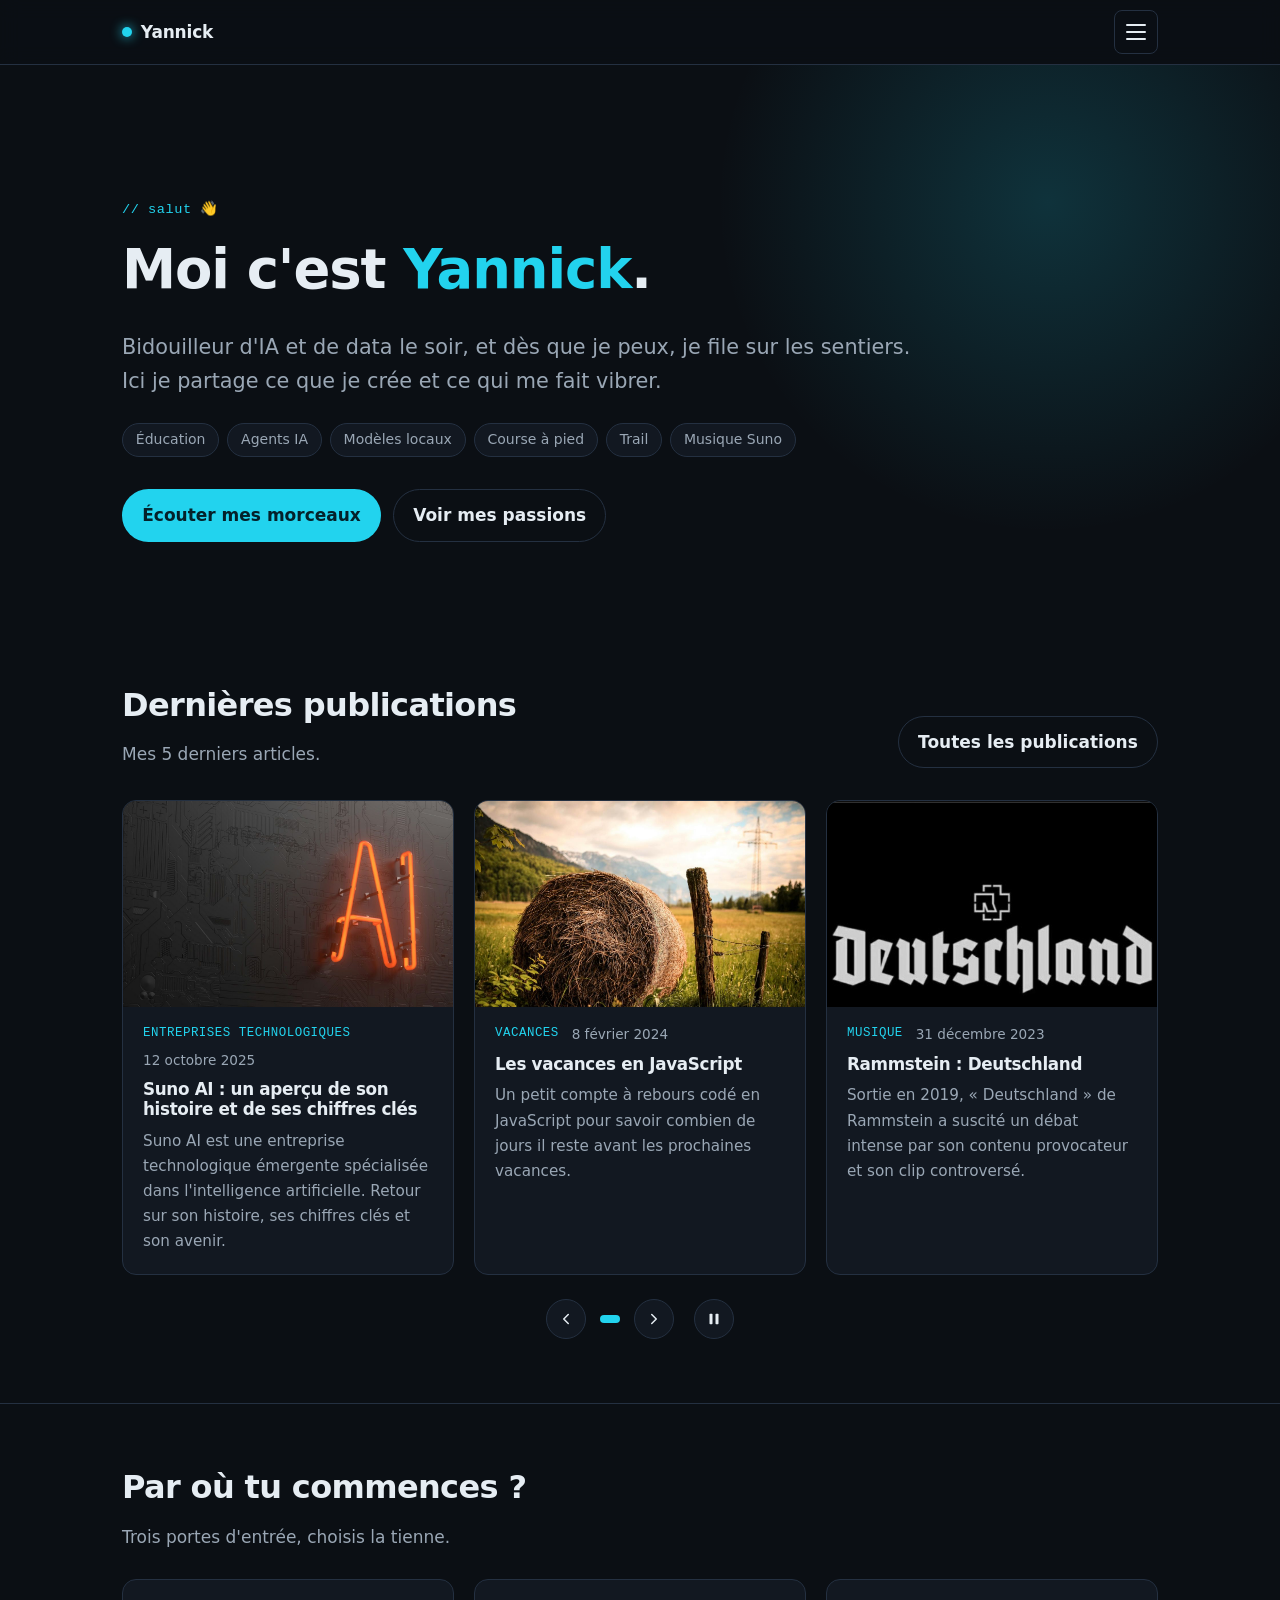
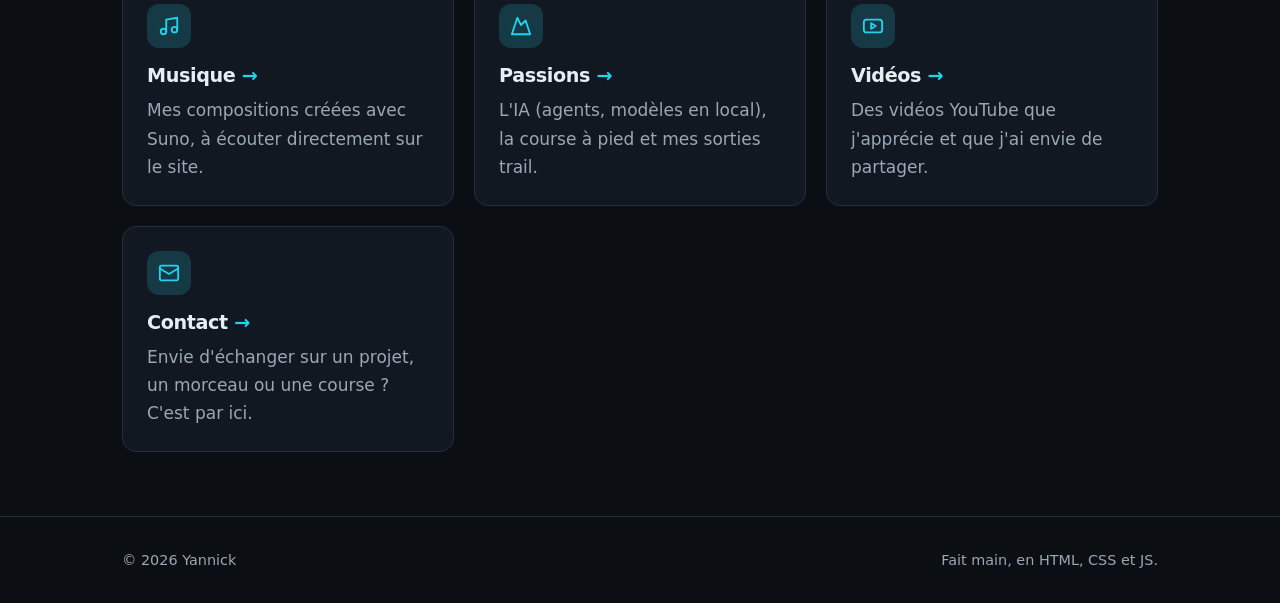
==== index.html @ 1220e399 "Musique, Vidéos et Passions : lecteurs embarqués et bloc Strava - Musique : suppression de la partie" ====
<!doctype html>
<html lang="fr">

<head>
  <meta charset="utf-8">
  <meta name="viewport" content="width=device-width, initial-scale=1">
  <title>Yannick — Éducateur, IA, data et trail</title>
  <meta name="description"
    content="Site perso : éducateur, passionné d'IA, de data et de trail. Mes morceaux créés avec Suno, mes projets et mes sorties.">
  <meta name="theme-color" content="#0b0f14">
  <link rel="icon" href="favicon.svg" type="image/svg+xml">
  <link rel="stylesheet" href="css/style.css">
  <script src="js/main.js" defer></script>
</head>

<body>
  <a class="skip-link" href="#contenu">Aller au contenu</a>

  <header class="site-header">
    <div class="container header-inner">
      <a class="brand" href="index.html"><span class="brand-dot" aria-hidden="true"></span>Yannick</a>
      <button class="nav-toggle" type="button" aria-expanded="false" aria-controls="site-nav"
        aria-label="Ouvrir le menu">
        <span class="burger" aria-hidden="true"><span></span><span></span><span></span></span>
      </button>
      <nav class="site-nav" id="site-nav" aria-label="Navigation principale">
        <ul class="nav-list">
          <li><a href="index.html" aria-current="page">Accueil</a></li>
          <li><a href="musique.html">Musique</a></li>
          <li><a href="videos.html">Vidéos</a></li>
          <li><a href="articles.html">Articles</a></li>
          <li><a href="passions.html">Passions</a></li>
          <li><a href="contact.html">Contact</a></li>
        </ul>
      </nav>
    </div>
  </header>

  <main id="contenu">
    <section class="hero">
      <div class="container">
        <span class="eyebrow">// salut 👋</span>
        <h1>Moi c'est <span class="accent">Yannick</span>.</h1>
        <p class="lead">
          Bidouilleur d'IA et de data le soir, et dès que je peux, je file sur les sentiers.
          Ici je partage ce que je crée et ce qui me fait vibrer.
        </p>
        <ul class="tags" aria-label="Centres d'intérêt">
          <li class="tag">Éducation</li>
          <li class="tag">Agents IA</li>
          <li class="tag">Modèles locaux</li>
          <li class="tag">Course à pied</li>
          <li class="tag">Trail</li>
          <li class="tag">Musique Suno</li>
        </ul>
        <div class="actions">
          <a class="btn btn-primary" href="musique.html">Écouter mes morceaux</a>
          <a class="btn btn-ghost" href="passions.html">Voir mes passions</a>
        </div>
      </div>
    </section>

    <section class="section" aria-labelledby="posts-title">
      <div class="container">
        <div class="section-head section-head-row">
          <div>
            <h2 id="posts-title">Dernières publications</h2>
            <p>Mes 5 derniers articles.</p>
          </div>
          <a class="btn btn-ghost" href="articles.html">Toutes les publications</a>
        </div>

        <div class="carousel" id="carousel" role="region" aria-roledescription="carrousel"
          aria-label="Dernières publications" hidden>
          <ul class="carousel-track" id="carousel-track"></ul>
          <div class="carousel-controls">
            <button class="carousel-btn" type="button" data-dir="-1" aria-label="Article précédent">
              <svg viewBox="0 0 24 24" fill="none" stroke="currentColor" stroke-width="2" stroke-linecap="round"
                stroke-linejoin="round" aria-hidden="true">
                <path d="m15 18-6-6 6-6" />
              </svg>
            </button>
            <div class="carousel-dots" id="carousel-dots"></div>
            <button class="carousel-btn" type="button" data-dir="1" aria-label="Article suivant">
              <svg viewBox="0 0 24 24" fill="none" stroke="currentColor" stroke-width="2" stroke-linecap="round"
                stroke-linejoin="round" aria-hidden="true">
                <path d="m9 18 6-6-6-6" />
              </svg>
            </button>
            <button class="carousel-btn carousel-pause" type="button" id="carousel-pause"
              aria-label="Mettre le défilement en pause">
              <svg class="icon-pause" viewBox="0 0 24 24" fill="currentColor" aria-hidden="true">
                <rect x="6" y="5" width="4" height="14" rx="1" />
                <rect x="14" y="5" width="4" height="14" rx="1" />
              </svg>
              <svg class="icon-play" viewBox="0 0 24 24" fill="currentColor" aria-hidden="true">
                <path d="M8 5v14l11-7z" />
              </svg>
            </button>
          </div>
        </div>
      </div>
    </section>

    <section class="section">
      <div class="container">
        <div class="section-head">
          <h2>Par où tu commences ?</h2>
          <p>Trois portes d'entrée, choisis la tienne.</p>
        </div>
        <div class="grid">
          <article class="card card-link">
            <div class="card-icon" aria-hidden="true">
              <svg viewBox="0 0 24 24" fill="none" stroke="currentColor" stroke-width="2" stroke-linecap="round"
                stroke-linejoin="round">
                <path d="M9 18V5l12-2v13" />
                <circle cx="6" cy="18" r="3" />
                <circle cx="18" cy="16" r="3" />
              </svg>
            </div>
            <h3><a href="musique.html">Musique <span class="arrow">→</span></a></h3>
            <p>Mes compositions créées avec Suno, à écouter directement sur le site.</p>
          </article>

          <article class="card card-link">
            <div class="card-icon" aria-hidden="true">
              <svg viewBox="0 0 24 24" fill="none" stroke="currentColor" stroke-width="2" stroke-linecap="round"
                stroke-linejoin="round">
                <path d="m8 3 4 8 5-5 5 15H2L8 3z" />
              </svg>
            </div>
            <h3><a href="passions.html">Passions <span class="arrow">→</span></a></h3>
            <p>L'IA (agents, modèles en local), la course à pied et mes sorties trail.</p>
          </article>

          <article class="card card-link">
            <div class="card-icon" aria-hidden="true">
              <svg viewBox="0 0 24 24" fill="none" stroke="currentColor" stroke-width="2" stroke-linecap="round"
                stroke-linejoin="round">
                <rect x="2" y="5" width="20" height="14" rx="3" />
                <path d="m10 9 5 3-5 3z" />
              </svg>
            </div>
            <h3><a href="videos.html">Vidéos <span class="arrow">→</span></a></h3>
            <p>Des vidéos YouTube que j'apprécie et que j'ai envie de partager.</p>
          </article>

          <article class="card card-link">
            <div class="card-icon" aria-hidden="true">
              <svg viewBox="0 0 24 24" fill="none" stroke="currentColor" stroke-width="2" stroke-linecap="round"
                stroke-linejoin="round">
                <rect x="2" y="4" width="20" height="16" rx="2" />
                <path d="m22 7-10 6L2 7" />
              </svg>
            </div>
            <h3><a href="contact.html">Contact <span class="arrow">→</span></a></h3>
            <p>Envie d'échanger sur un projet, un morceau ou une course ? C'est par ici.</p>
          </article>
        </div>
      </div>
    </section>
  </main>

  <footer class="site-footer">
    <div class="container footer-inner">
      <span>© <span id="year">2026</span> Yannick</span>
      <span>Fait main, en HTML, CSS et JS.</span>
    </div>
  </footer>
</body>

</html>
---- css/style.css ----
/* =========================================================
   Mon site — feuille de style unique
   Thème sombre, accent cyan. Aucune dépendance externe.
   ========================================================= */

:root {
  --bg: #0b0f14;
  --surface: #121821;
  --surface-2: #18202b;
  --border: #243041;
  --text: #e6edf3;
  --muted: #9aa7b5;
  --accent: #22d3ee;
  --accent-strong: #67e8f9;
  --accent-ink: #04212a;
  --accent-glow: rgba(34, 211, 238, 0.18);

  --radius: 14px;
  --radius-sm: 8px;
  --max: 1100px;
  --gutter: clamp(16px, 4vw, 32px);

  --font: system-ui, -apple-system, "Segoe UI", Roboto, "Helvetica Neue", Arial, sans-serif;
  --mono: ui-monospace, "Cascadia Code", "SF Mono", Consolas, monospace;

  color-scheme: dark;
}

/* ---------- Base ---------- */

*,
*::before,
*::after { box-sizing: border-box; }

html { -webkit-text-size-adjust: 100%; scroll-behavior: smooth; }

body {
  margin: 0;
  min-height: 100vh;
  display: flex;
  flex-direction: column;
  background: var(--bg);
  color: var(--text);
  font-family: var(--font);
  font-size: 1.0625rem;
  line-height: 1.65;
  overflow-wrap: anywhere;
}

main { flex: 1; }

img { max-width: 100%; display: block; }

a { color: var(--accent); text-underline-offset: 3px; }
a:hover { color: var(--accent-strong); }

:focus-visible {
  outline: 2px solid var(--accent);
  outline-offset: 3px;
  border-radius: 4px;
}

h1, h2, h3 { line-height: 1.2; letter-spacing: -0.02em; margin: 0 0 0.5em; }
h1 { font-size: clamp(2.1rem, 6vw, 3.4rem); font-weight: 800; }
h2 { font-size: clamp(1.5rem, 3.5vw, 2rem); font-weight: 700; }
h3 { font-size: 1.2rem; font-weight: 650; }
p  { margin: 0 0 1em; }

.container {
  width: 100%;
  max-width: var(--max);
  margin-inline: auto;
  padding-inline: var(--gutter);
}

.skip-link {
  position: absolute;
  left: -9999px;
  top: 0;
  background: var(--accent);
  color: var(--accent-ink);
  padding: 0.6em 1em;
  z-index: 100;
}
.skip-link:focus { left: 1rem; top: 1rem; }

.visually-hidden {
  position: absolute !important;
  width: 1px; height: 1px;
  overflow: hidden;
  clip: rect(0 0 0 0);
  white-space: nowrap;
}

/* ---------- En-tête et navigation ---------- */

.site-header {
  position: sticky;
  top: 0;
  z-index: 50;
  background: rgba(11, 15, 20, 0.85);
  backdrop-filter: blur(10px);
  -webkit-backdrop-filter: blur(10px);
  border-bottom: 1px solid var(--border);
}

.header-inner {
  display: flex;
  align-items: center;
  justify-content: space-between;
  min-height: 64px;
}

.brand {
  display: inline-flex;
  align-items: center;
  gap: 0.55rem;
  color: var(--text);
  text-decoration: none;
  font-weight: 750;
  letter-spacing: -0.01em;
}
.brand:hover { color: var(--text); }
.brand-dot {
  width: 10px; height: 10px;
  border-radius: 50%;
  background: var(--accent);
  box-shadow: 0 0 12px var(--accent);
}

.header-inner { position: relative; }

/* Bouton hamburger : trois barres qui deviennent une croix */
.nav-toggle {
  display: inline-grid;
  place-items: center;
  width: 44px; height: 44px;
  background: none;
  border: 1px solid var(--border);
  color: var(--text);
  border-radius: var(--radius-sm);
  padding: 0;
  cursor: pointer;
  transition: border-color 0.15s;
}
.nav-toggle:hover { border-color: var(--accent); }

.burger { display: grid; gap: 5px; width: 20px; }
.burger span {
  display: block;
  height: 2px;
  border-radius: 2px;
  background: currentColor;
  transition: transform 0.25s, opacity 0.2s;
}
.nav-toggle[aria-expanded="true"] .burger span:nth-child(1) { transform: translateY(7px) rotate(45deg); }
.nav-toggle[aria-expanded="true"] .burger span:nth-child(2) { opacity: 0; }
.nav-toggle[aria-expanded="true"] .burger span:nth-child(3) { transform: translateY(-7px) rotate(-45deg); }

/* Panneau du menu, déroulé sous l'en-tête */
.site-nav {
  position: absolute;
  top: calc(100% + 8px);
  right: var(--gutter);
  width: min(280px, calc(100vw - 2 * var(--gutter)));
  background: var(--surface);
  border: 1px solid var(--border);
  border-radius: var(--radius);
  box-shadow: 0 18px 40px rgba(0, 0, 0, 0.45);
  opacity: 0;
  visibility: hidden;
  transform: translateY(-6px);
  transition: opacity 0.2s, transform 0.2s, visibility 0.2s;
}
.site-nav.is-open { opacity: 1; visibility: visible; transform: none; }

.nav-list {
  display: flex;
  flex-direction: column;
  gap: 0.15rem;
  list-style: none;
  margin: 0;
  padding: 0.5rem;
}

.nav-list a {
  display: block;
  padding: 0.7rem 1rem;
  border-radius: var(--radius-sm);
  color: var(--muted);
  text-decoration: none;
  font-weight: 550;
  transition: color 0.15s, background 0.15s;
}
.nav-list a:hover { color: var(--text); background: var(--surface-2); }
.nav-list a[aria-current="page"] {
  color: var(--accent);
  background: var(--accent-glow);
}

/* ---------- Héros / en-têtes de page ---------- */

.hero {
  position: relative;
  padding-block: clamp(4rem, 12vw, 8rem) clamp(3rem, 8vw, 5rem);
  overflow: hidden;
}
.hero::before {
  content: "";
  position: absolute;
  inset: -40% -10% auto auto;
  width: 70vw; height: 70vw;
  max-width: 720px; max-height: 720px;
  background: radial-gradient(circle, var(--accent-glow), transparent 65%);
  pointer-events: none;
}
.hero > .container { position: relative; }

.eyebrow {
  display: inline-block;
  font-family: var(--mono);
  font-size: 0.85rem;
  color: var(--accent);
  letter-spacing: 0.04em;
  margin-bottom: 1rem;
}

.lead {
  font-size: clamp(1.1rem, 2.4vw, 1.3rem);
  color: var(--muted);
  max-width: 60ch;
}

.accent { color: var(--accent); }

.tags {
  display: flex;
  flex-wrap: wrap;
  gap: 0.5rem;
  list-style: none;
  padding: 0;
  margin: 1.5rem 0 0;
}
.tag {
  font-size: 0.875rem;
  padding: 0.3rem 0.8rem;
  border: 1px solid var(--border);
  border-radius: 999px;
  color: var(--muted);
  background: var(--surface);
}

.page-head {
  padding-block: clamp(3rem, 8vw, 5rem) 2rem;
  border-bottom: 1px solid var(--border);
}

.section { padding-block: clamp(2.5rem, 6vw, 4rem); }
.section + .section { border-top: 1px solid var(--border); }
.section-head { margin-bottom: 1.75rem; }
.section-head p { color: var(--muted); margin: 0; }

/* ---------- Boutons ---------- */

.btn {
  display: inline-flex;
  align-items: center;
  gap: 0.5rem;
  padding: 0.7rem 1.2rem;
  border-radius: 999px;
  font-weight: 650;
  text-decoration: none;
  border: 1px solid transparent;
  transition: transform 0.15s, background 0.15s, border-color 0.15s;
}
.btn-primary { background: var(--accent); color: var(--accent-ink); }
.btn-primary:hover { background: var(--accent-strong); color: var(--accent-ink); }
.btn-ghost { border-color: var(--border); color: var(--text); }
.btn-ghost:hover { border-color: var(--accent); color: var(--accent); }
.btn:active { transform: translateY(1px); }

.actions { display: flex; flex-wrap: wrap; gap: 0.75rem; margin-top: 2rem; }

/* ---------- Cartes ---------- */

.grid {
  display: grid;
  gap: 1.25rem;
  grid-template-columns: repeat(auto-fit, minmax(min(100%, 280px), 1fr));
}

.card {
  position: relative;
  background: var(--surface);
  border: 1px solid var(--border);
  border-radius: var(--radius);
  padding: 1.5rem;
  transition: border-color 0.2s, transform 0.2s;
}
.card p { color: var(--muted); }
.card p:last-child { margin-bottom: 0; }
.card-wide { grid-column: 1 / -1; }
.card .video-frame { border-radius: var(--radius-sm); overflow: hidden; }

/* Bloc Strava (page Passions) */
.strava {
  --strava: #fc4c02;
  position: relative;
  border: 1px solid var(--border);
  border-radius: var(--radius);
  overflow: hidden;
  background:
    radial-gradient(120% 80% at 100% 0%, rgba(252, 76, 2, 0.16), transparent 60%),
    var(--surface);
}
.strava-head {
  display: flex;
  flex-wrap: wrap;
  align-items: center;
  gap: 0.9rem 1rem;
  padding: 1.25rem 1.5rem;
  background: linear-gradient(110deg, #fc4c02, #ff7a33 55%, #ff9a4d);
  color: #fff;
}
.strava-icon {
  display: grid;
  place-items: center;
  width: 46px; height: 46px;
  border-radius: 12px;
  background: rgba(255, 255, 255, 0.18);
  box-shadow: inset 0 0 0 1px rgba(255, 255, 255, 0.35);
}
.strava-icon svg { width: 26px; height: 26px; }
.strava-titles { flex: 1 1 180px; }
.strava-titles h3 { margin: 0; font-size: 1.25rem; color: #fff; }
.strava-live {
  display: inline-flex;
  align-items: center;
  gap: 0.4rem;
  font-family: var(--mono);
  font-size: 0.75rem;
  text-transform: uppercase;
  letter-spacing: 0.06em;
  opacity: 0.9;
}
.strava-dot {
  width: 8px; height: 8px;
  border-radius: 50%;
  background: #fff;
  animation: strava-pulse 1.8s ease-out infinite;
}
@keyframes strava-pulse {
  0% { box-shadow: 0 0 0 0 rgba(255, 255, 255, 0.8); }
  100% { box-shadow: 0 0 0 9px rgba(255, 255, 255, 0); }
}
@media (prefers-reduced-motion: reduce) { .strava-dot { animation: none; } }
.strava-btn {
  padding: 0.55rem 1rem;
  border-radius: 999px;
  background: #fff;
  color: #c23a00;
  font-weight: 700;
  font-size: 0.9rem;
  text-decoration: none;
  white-space: nowrap;
  transition: transform 0.15s, box-shadow 0.15s;
}
.strava-btn:hover { transform: translateY(-1px); box-shadow: 0 6px 18px rgba(0, 0, 0, 0.25); }
.strava-body {
  display: flex;
  flex-wrap: wrap;
  justify-content: center;
  align-items: flex-start;
  gap: 1.5rem;
  padding: 1.5rem;
}
.strava-panel { display: flex; flex-direction: column; gap: 0.6rem; width: 280px; max-width: 100%; }
.strava-label { font-family: var(--mono); font-size: 0.8rem; color: var(--strava); }
.strava-frame {
  border-radius: 12px;
  overflow: hidden;
  background: #fff;
  border-top: 4px solid var(--strava);
  box-shadow: 0 10px 30px rgba(0, 0, 0, 0.35);
  line-height: 0;
}
.strava-frame iframe { border: 0; max-width: 100%; }
.strava-note { color: var(--muted); font-size: 0.85rem; margin: 0.25rem 0 0; }

.card-link:hover { border-color: var(--accent); transform: translateY(-2px); }
.card-link a { color: var(--text); text-decoration: none; }
.card-link a::after { content: ""; position: absolute; inset: 0; border-radius: inherit; }
.card-link .arrow { color: var(--accent); }

.card-icon {
  width: 44px; height: 44px;
  display: grid;
  place-items: center;
  border-radius: 12px;
  background: var(--accent-glow);
  color: var(--accent);
  margin-bottom: 1rem;
}
.card-icon svg { width: 22px; height: 22px; }

.list-check {
  list-style: none;
  padding: 0;
  margin: 0;
}
.list-check li {
  position: relative;
  padding-left: 1.3rem;
  margin-bottom: 0.4rem;
  color: var(--muted);
}
.list-check li::before {
  content: "";
  position: absolute;
  left: 0; top: 0.65em;
  width: 6px; height: 6px;
  border-radius: 50%;
  background: var(--accent);
}

/* ---------- Passions ---------- */

.passion {
  display: grid;
  gap: 2rem;
  grid-template-columns: 1fr;
}
@media (min-width: 860px) {
  .passion { grid-template-columns: 1fr 1.4fr; align-items: start; }
}
.passion-intro p { color: var(--muted); }

/* ---------- Cadre vidéo (articles) ---------- */

.video-frame {
  position: relative;
  aspect-ratio: 16 / 9;
  background: var(--surface-2);
}
.video-frame iframe,
.video-frame img {
  position: absolute;
  inset: 0;
  width: 100%;
  height: 100%;
  border: 0;
  object-fit: cover;
}

/* ---------- Page Vidéos ---------- */

.video-grid {
  display: grid;
  gap: 1.25rem;
  grid-template-columns: repeat(auto-fill, minmax(min(100%, 320px), 1fr));
}
.video {
  background: var(--surface);
  border: 1px solid var(--border);
  border-radius: var(--radius);
  overflow: hidden;
}
.video-play {
  position: absolute;
  inset: 0;
  width: 100%;
  border: 0;
  padding: 0;
  background: none;
  cursor: pointer;
}
.video-play::after {
  content: "";
  position: absolute;
  left: 50%; top: 50%;
  width: 64px; height: 64px;
  transform: translate(-50%, -50%);
  border-radius: 50%;
  background: var(--accent) url("data:image/svg+xml,%3Csvg xmlns='http://www.w3.org/2000/svg' viewBox='0 0 24 24'%3E%3Cpath d='M8 5v14l11-7z' fill='%2304212a'/%3E%3C/svg%3E") center / 28px no-repeat;
  box-shadow: 0 0 0 8px rgba(34, 211, 238, 0.25);
  transition: transform 0.15s;
}
.video-play:hover::after { transform: translate(-50%, -50%) scale(1.08); }
.video-body { padding: 1rem 1.25rem 1.25rem; }
.video-body h3 { font-size: 1.05rem; margin-bottom: 0.25rem; }
.video-body p { color: var(--muted); font-size: 0.95rem; margin: 0; }
.video-source { font-family: var(--mono); font-size: 0.8rem; color: var(--accent); margin-bottom: 0.4rem !important; }

/* ---------- Musique : mes compositions ---------- */

.toolbar {
  display: flex;
  flex-wrap: wrap;
  gap: 0.75rem;
  margin-bottom: 1.25rem;
}
.field { display: flex; flex-direction: column; gap: 0.3rem; flex: 1 1 180px; }
.field label { font-size: 0.85rem; color: var(--muted); }
.field input,
.field select {
  font: inherit;
  color: var(--text);
  background: var(--surface);
  border: 1px solid var(--border);
  border-radius: var(--radius-sm);
  padding: 0.6rem 0.8rem;
  min-height: 44px;
}
.field input:focus,
.field select:focus { border-color: var(--accent); outline: none; box-shadow: 0 0 0 3px var(--accent-glow); }

.result-count { color: var(--muted); font-size: 0.9rem; margin-bottom: 0.75rem; }

.tracks {
  list-style: none;
  margin: 0;
  padding: 0;
  border: 1px solid var(--border);
  border-radius: var(--radius);
  overflow: hidden;
}
.track {
  display: grid;
  grid-template-columns: 1fr auto;
  gap: 0.25rem 1rem;
  align-items: center;
  padding: 0.85rem 1.25rem;
  background: var(--surface);
}
.track + .track { border-top: 1px solid var(--border); }
.track:hover { background: var(--surface-2); }


.track-title { font-weight: 650; margin: 0; }
.track-meta {
  display: flex;
  flex-wrap: wrap;
  gap: 0.4rem 0.9rem;
  font-size: 0.875rem;
  color: var(--muted);
}
.track-style {
  color: var(--accent);
  font-family: var(--mono);
  font-size: 0.8rem;
}

.track-link {
  display: inline-flex;
  align-items: center;
  gap: 0.35rem;
  padding: 0.45rem 0.9rem;
  border: 1px solid var(--border);
  border-radius: 999px;
  color: var(--text);
  text-decoration: none;
  font-size: 0.9rem;
  font-weight: 600;
  white-space: nowrap;
}
button.track-link { font-family: inherit; background: none; cursor: pointer; }
.track-link:hover { border-color: var(--accent); color: var(--accent); }

.track-player { grid-column: 1 / -1; margin-top: 0.75rem; }
.track-player iframe {
  display: block;
  width: 100%;
  max-width: 760px;
  height: 240px;
  border: 0;
  border-radius: var(--radius-sm);
}

@media (max-width: 560px) {
  .track { grid-template-columns: 1fr; padding: 0.85rem 1rem; }
  .track-link { justify-self: start; margin-top: 0.4rem; }
}

.notice {
  padding: 1rem 1.25rem;
  border: 1px dashed var(--border);
  border-radius: var(--radius);
  color: var(--muted);
}

/* ---------- Cartes d'articles (accueil et page Articles) ---------- */

.section-head-row {
  display: flex;
  flex-wrap: wrap;
  align-items: end;
  justify-content: space-between;
  gap: 1rem;
}

.posts {
  display: grid;
  gap: 1.25rem;
  grid-template-columns: repeat(auto-fill, minmax(min(100%, 300px), 1fr));
}

.post {
  position: relative;
  display: flex;
  flex-direction: column;
  background: var(--surface);
  border: 1px solid var(--border);
  border-radius: var(--radius);
  overflow: hidden;
  min-width: 0;
  transition: border-color 0.2s, transform 0.2s;
}
.post:hover { border-color: var(--accent); transform: translateY(-2px); }

.post-media { background: var(--surface-2); }
.post-media img {
  width: 100%;
  height: auto;
  aspect-ratio: 16 / 10;
  object-fit: cover;
  object-position: center top;
}

.post-body { padding: 1rem 1.25rem 1.25rem; }

.post-meta {
  display: flex;
  flex-wrap: wrap;
  gap: 0.3rem 0.8rem;
  font-size: 0.85rem;
  color: var(--muted);
  margin-bottom: 0.5rem;
}
.post-cat {
  color: var(--accent);
  font-family: var(--mono);
  font-size: 0.78rem;
  text-transform: uppercase;
  letter-spacing: 0.04em;
}

.post-title { font-size: 1.05rem; margin: 0; }
.post-title a { color: var(--text); text-decoration: none; }
.post-title a::after { content: ""; position: absolute; inset: 0; border-radius: inherit; }
.post:hover .post-title a { color: var(--accent); }

.post-excerpt { color: var(--muted); font-size: 0.95rem; margin: 0.6rem 0 0; }

/* ---------- Accueil : carrousel des publications ---------- */

.carousel-track {
  --per-view: 3;
  --gap: 1.25rem;
  display: grid;
  grid-auto-flow: column;
  grid-auto-columns: calc((100% - (var(--per-view) - 1) * var(--gap)) / var(--per-view));
  gap: var(--gap);
  list-style: none;
  margin: 0;
  padding: 4px 0;
  overflow-x: auto;
  scroll-snap-type: x mandatory;
  scrollbar-width: none;
  overscroll-behavior-x: contain;
}
.carousel-track::-webkit-scrollbar { display: none; }
@media (max-width: 900px) { .carousel-track { --per-view: 2; } }
@media (max-width: 600px) { .carousel-track { grid-auto-columns: 86%; } }

.carousel-slide { scroll-snap-align: start; }

.carousel-controls {
  display: flex;
  align-items: center;
  justify-content: center;
  gap: 0.75rem;
  margin-top: 1.25rem;
}

.carousel-btn {
  display: inline-grid;
  place-items: center;
  width: 40px; height: 40px;
  padding: 0;
  border: 1px solid var(--border);
  border-radius: 50%;
  background: var(--surface);
  color: var(--text);
  cursor: pointer;
  transition: border-color 0.15s, color 0.15s;
}
.carousel-btn:hover { border-color: var(--accent); color: var(--accent); }
.carousel-btn svg { width: 18px; height: 18px; }
.carousel-pause { margin-left: 0.5rem; }
.carousel-pause .icon-play,
.carousel.is-paused .carousel-pause .icon-pause { display: none; }
.carousel.is-paused .carousel-pause .icon-play { display: block; }

.carousel-dots { display: flex; gap: 0.25rem; }
.carousel-dot {
  width: 24px; height: 24px;
  padding: 0;
  border: 0;
  background: none;
  cursor: pointer;
  display: grid;
  place-items: center;
}
.carousel-dot::before {
  content: "";
  width: 8px; height: 8px;
  border-radius: 999px;
  background: var(--border);
  transition: width 0.2s, background 0.2s;
}
.carousel-dot:hover::before { background: var(--muted); }
.carousel-dot[aria-current="true"]::before { width: 20px; background: var(--accent); }
.carousel-dot[hidden] { display: none; }

/* ---------- Page article ---------- */

.article { padding-block: clamp(2rem, 6vw, 3.5rem) clamp(3rem, 8vw, 5rem); }
.article-container { max-width: 780px; }

.back-link {
  display: inline-block;
  margin-bottom: 1.5rem;
  color: var(--muted);
  text-decoration: none;
  font-size: 0.95rem;
}
.back-link:hover { color: var(--accent); }

.article-head { margin-bottom: 1.75rem; }
.article-head h1 { font-size: clamp(1.8rem, 5vw, 2.6rem); margin: 0.25rem 0 0; }

.article-cover { margin: 0 0 2rem; }
.article-cover img,
.article-body figure img {
  width: 100%;
  border-radius: var(--radius);
  border: 1px solid var(--border);
}

.article-body h2 { font-size: clamp(1.3rem, 3vw, 1.6rem); margin-top: 2.2em; }
.article-body p { color: #c9d4de; }
.article-body figure { margin: 2rem 0; }
.article-body figcaption {
  margin-top: 0.5rem;
  color: var(--muted);
  font-size: 0.875rem;
  text-align: center;
}

.article-video {
  margin: 2rem 0;
  border: 1px solid var(--border);
  border-radius: var(--radius);
  overflow: hidden;
}

.countdown {
  margin: 2rem 0;
  padding: 1.5rem;
  text-align: center;
  background: var(--surface);
  border: 1px solid var(--border);
  border-radius: var(--radius);
}
.countdown .countdown-label { margin: 0 0 0.25rem; color: var(--muted); }
.countdown .countdown-value {
  margin: 0;
  font-family: var(--mono);
  font-size: clamp(1.4rem, 5vw, 2rem);
  font-weight: 700;
  color: var(--accent);
}

/* ---------- Contact ---------- */

.empty-state {
  text-align: center;
  padding: clamp(3rem, 10vw, 6rem) 1.5rem;
  border: 1px dashed var(--border);
  border-radius: var(--radius);
}
.empty-state p { color: var(--muted); max-width: 46ch; margin-inline: auto; }

/* ---------- Pied de page ---------- */

.site-footer {
  border-top: 1px solid var(--border);
  padding-block: 2rem;
  color: var(--muted);
  font-size: 0.9rem;
}
.footer-inner {
  display: flex;
  flex-wrap: wrap;
  justify-content: space-between;
  gap: 0.75rem;
}
.site-footer a { color: var(--muted); }
.site-footer a:hover { color: var(--accent); }

/* ---------- Mouvement réduit ---------- */

@media (prefers-reduced-motion: reduce) {
  html { scroll-behavior: auto; }
  *, *::before, *::after { transition: none !important; animation: none !important; }
}
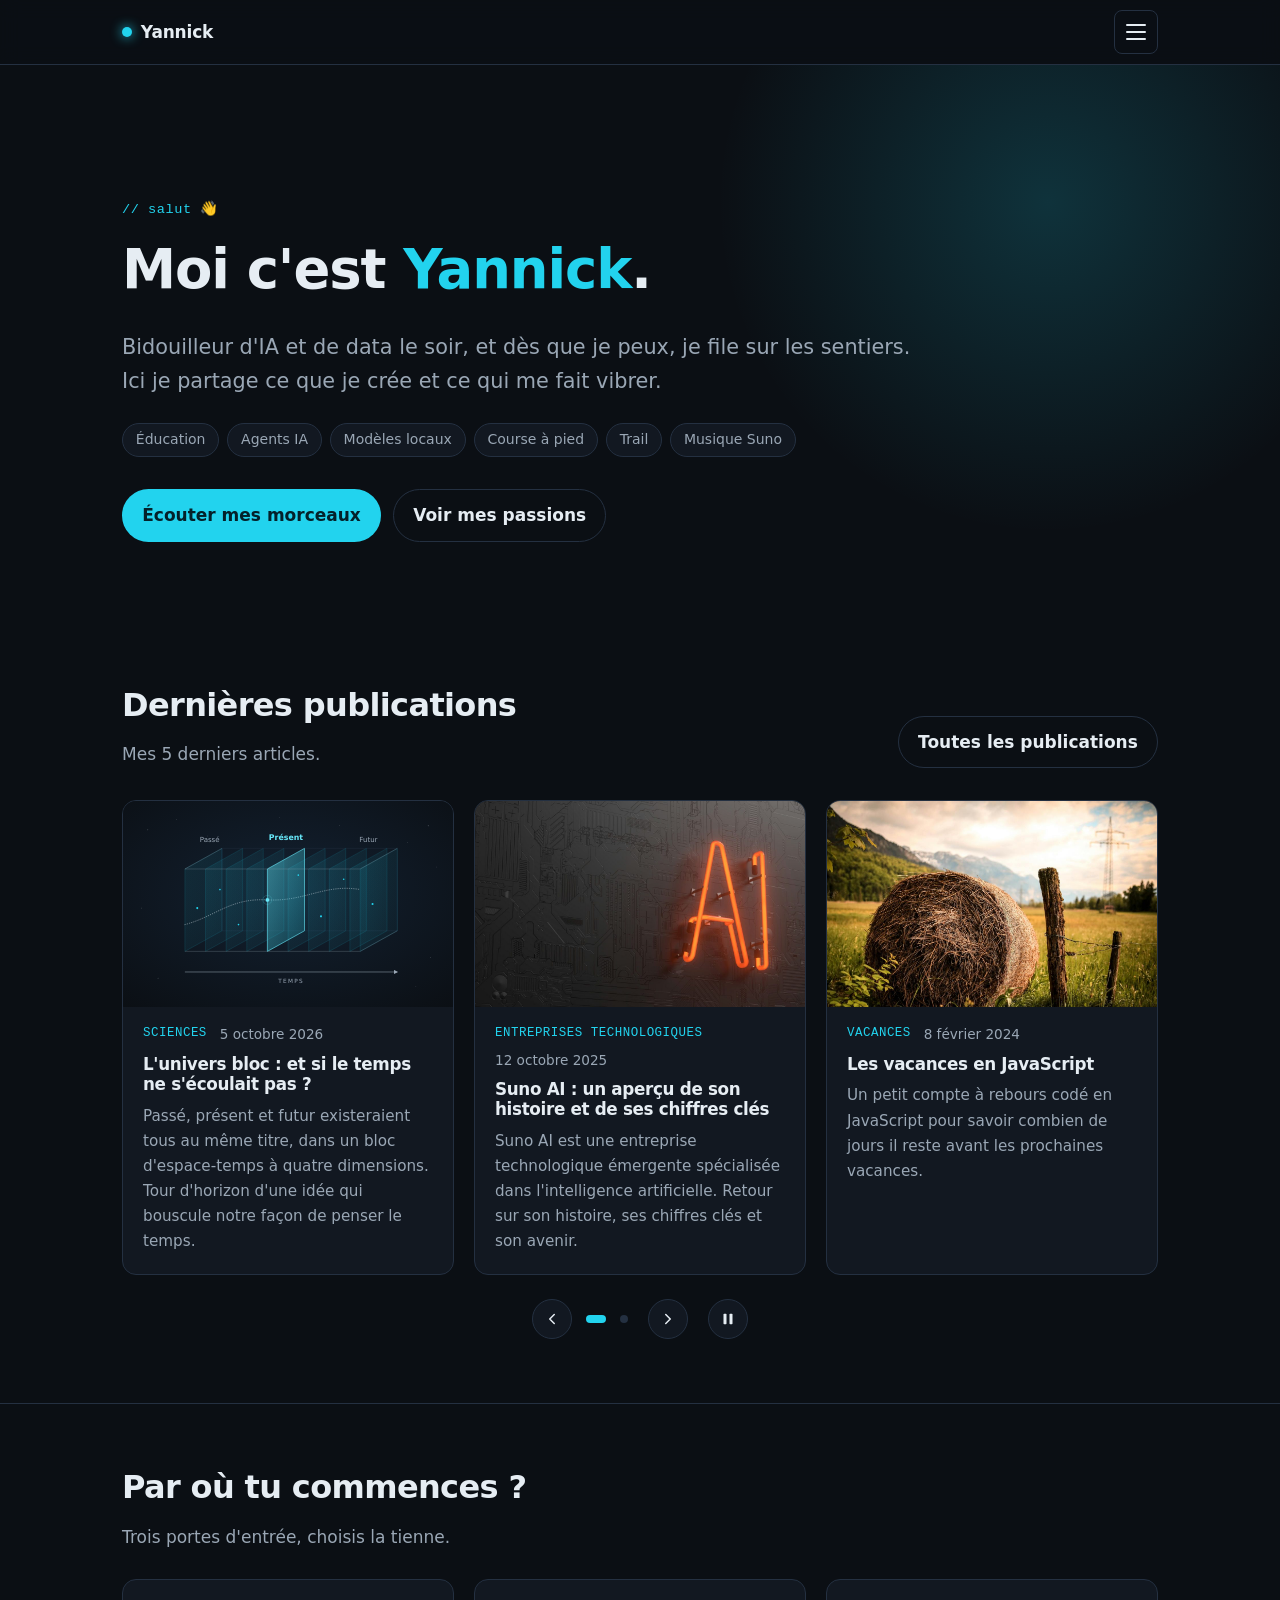
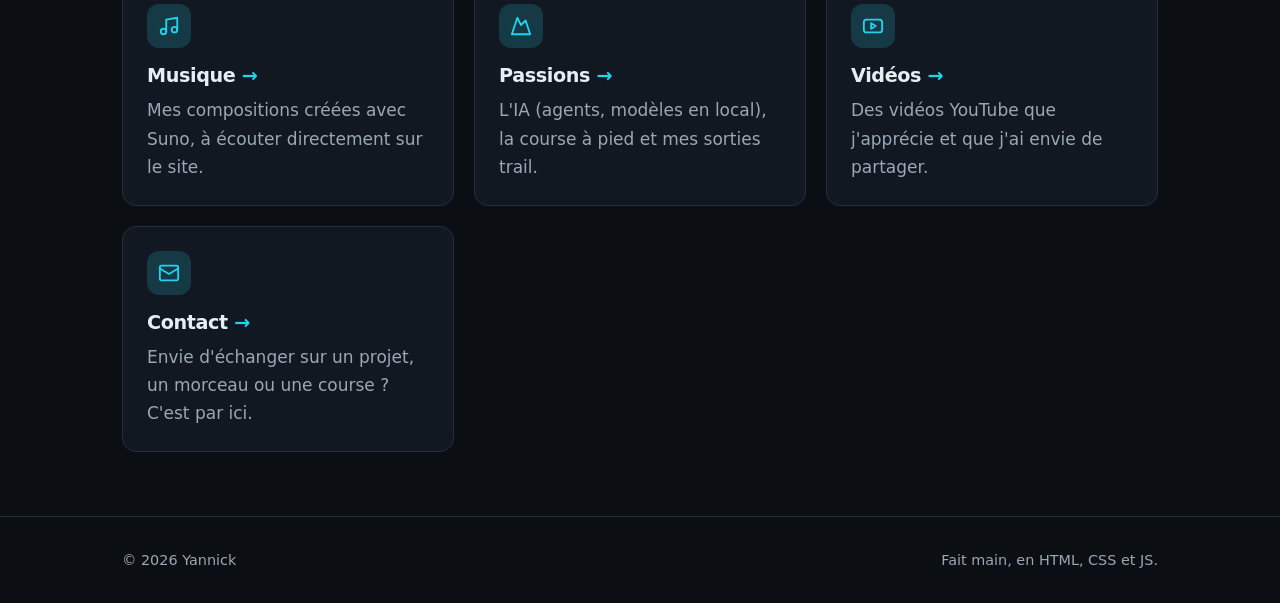
==== commit 2d33e513: "Article sur l'univers bloc et code du compte à rebours des vacances - Nouvel article « L'univers blo" ====
--- a/index.html
+++ b/index.html
@@ -9,8 +9,8 @@
     content="Site perso : éducateur, passionné d'IA, de data et de trail. Mes morceaux créés avec Suno, mes projets et mes sorties.">
   <meta name="theme-color" content="#0b0f14">
   <link rel="icon" href="favicon.svg" type="image/svg+xml">
-  <link rel="stylesheet" href="css/style.css">
-  <script src="js/main.js" defer></script>
+  <link rel="stylesheet" href="css/style.css?v=4">
+  <script src="js/main.js?v=4" defer></script>
 </head>
 
 <body>
--- a/css/style.css
+++ b/css/style.css
@@ -757,11 +757,75 @@
   text-align: center;
 }
 
+.article-body ul { color: #c9d4de; padding-left: 1.25rem; }
+.article-body li { margin: 0.5em 0; }
+.article-body li::marker { color: var(--accent); }
+
+.table-wrap {
+  margin: 2rem 0;
+  overflow-x: auto;
+  border: 1px solid var(--border);
+  border-radius: var(--radius);
+}
+.table-wrap table { width: 100%; border-collapse: collapse; }
+.table-wrap th,
+.table-wrap td {
+  padding: 0.75rem 1rem;
+  text-align: left;
+  vertical-align: top;
+  border-bottom: 1px solid var(--border);
+}
+.table-wrap th {
+  background: var(--surface-2);
+  color: var(--accent-strong);
+  font-size: 0.875rem;
+  font-weight: 600;
+}
+.table-wrap td { color: #c9d4de; }
+.table-wrap td:first-child { color: var(--text); font-weight: 600; }
+.table-wrap tr:last-child td { border-bottom: 0; }
+
 .article-video {
   margin: 2rem 0;
   border: 1px solid var(--border);
   border-radius: var(--radius);
   overflow: hidden;
+}
+
+/* Bloc de code */
+.article-body .code-block {
+  margin: 2rem 0;
+  background: var(--surface);
+  border: 1px solid var(--border);
+  border-radius: var(--radius);
+  overflow: hidden;
+}
+.article-body .code-block figcaption {
+  margin: 0;
+  padding: 0.5rem 1rem;
+  text-align: left;
+  font-family: var(--mono);
+  font-size: 0.8rem;
+  color: var(--accent);
+  background: var(--surface-2);
+  border-bottom: 1px solid var(--border);
+}
+.code-block pre {
+  margin: 0;
+  padding: 1rem 1.25rem;
+  overflow-x: auto;
+  font-family: var(--mono);
+  font-size: 0.875rem;
+  line-height: 1.6;
+  color: var(--text);
+  tab-size: 2;
+}
+
+/* Vidéo verticale (YouTube Shorts) */
+.article-video.is-vertical {
+  aspect-ratio: 9 / 16;
+  width: min(100%, 360px);
+  margin-inline: auto;
 }
 
 .countdown {
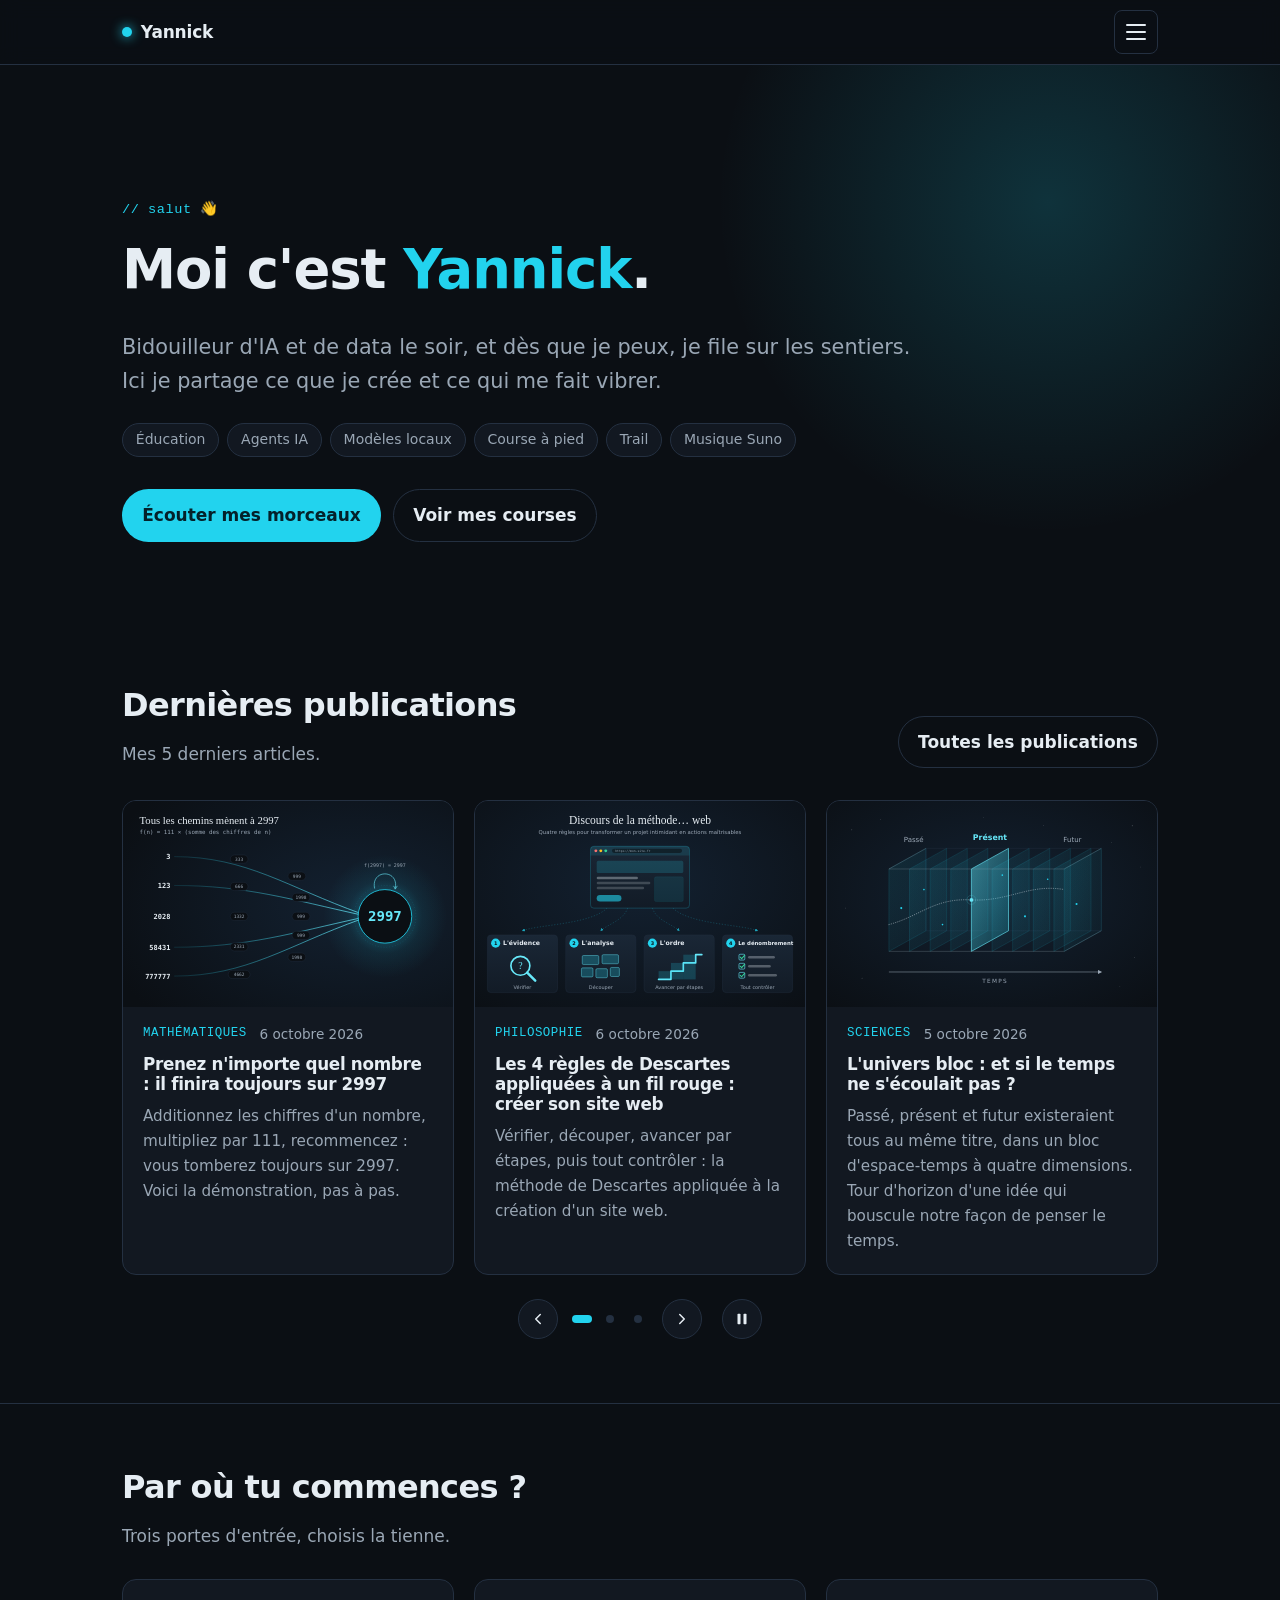
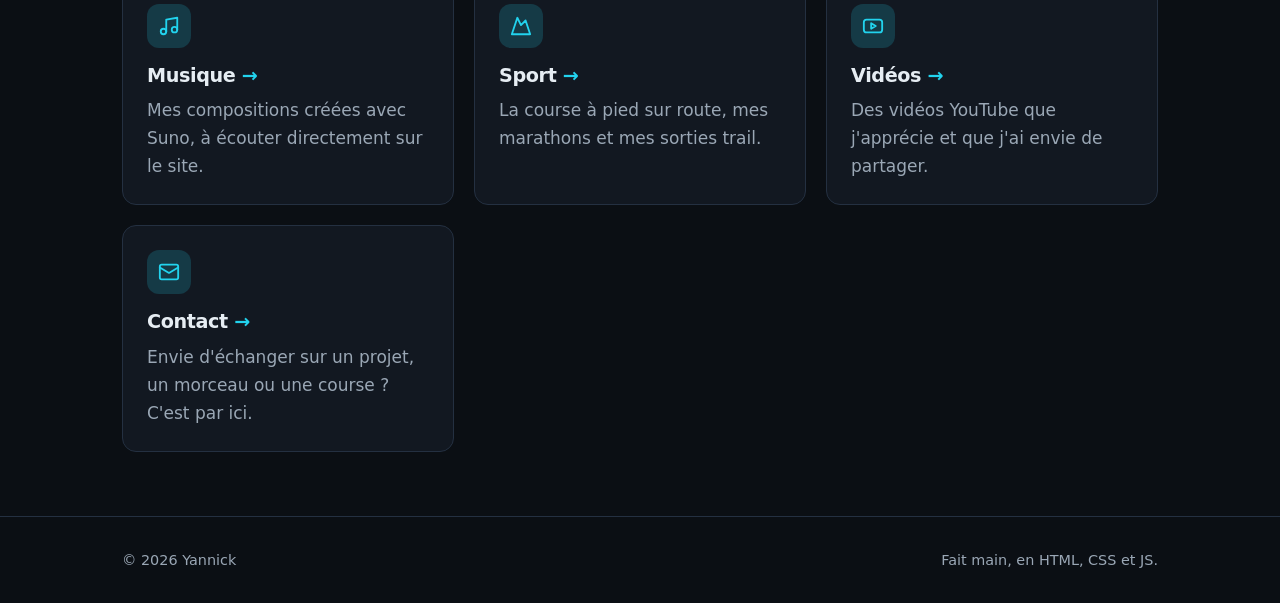
==== commit 4b11c955: "Article Marathon pour tous 2024 avec diaporama, page Passions renommée Sport - Nouvel article « Mara" ====
--- a/index.html
+++ b/index.html
@@ -9,8 +9,8 @@
     content="Site perso : éducateur, passionné d'IA, de data et de trail. Mes morceaux créés avec Suno, mes projets et mes sorties.">
   <meta name="theme-color" content="#0b0f14">
   <link rel="icon" href="favicon.svg" type="image/svg+xml">
-  <link rel="stylesheet" href="css/style.css?v=4">
-  <script src="js/main.js?v=4" defer></script>
+  <link rel="stylesheet" href="css/style.css?v=5">
+  <script src="js/main.js?v=5" defer></script>
 </head>
 
 <body>
@@ -29,7 +29,7 @@
           <li><a href="musique.html">Musique</a></li>
           <li><a href="videos.html">Vidéos</a></li>
           <li><a href="articles.html">Articles</a></li>
-          <li><a href="passions.html">Passions</a></li>
+          <li><a href="sport.html">Sport</a></li>
           <li><a href="contact.html">Contact</a></li>
         </ul>
       </nav>
@@ -55,7 +55,7 @@
         </ul>
         <div class="actions">
           <a class="btn btn-primary" href="musique.html">Écouter mes morceaux</a>
-          <a class="btn btn-ghost" href="passions.html">Voir mes passions</a>
+          <a class="btn btn-ghost" href="sport.html">Voir mes courses</a>
         </div>
       </div>
     </section>
@@ -129,8 +129,8 @@
                 <path d="m8 3 4 8 5-5 5 15H2L8 3z" />
               </svg>
             </div>
-            <h3><a href="passions.html">Passions <span class="arrow">→</span></a></h3>
-            <p>L'IA (agents, modèles en local), la course à pied et mes sorties trail.</p>
+            <h3><a href="sport.html">Sport <span class="arrow">→</span></a></h3>
+            <p>La course à pied sur route, mes marathons et mes sorties trail.</p>
           </article>
 
           <article class="card card-link">
--- a/css/style.css
+++ b/css/style.css
@@ -302,7 +302,7 @@
 .card-wide { grid-column: 1 / -1; }
 .card .video-frame { border-radius: var(--radius-sm); overflow: hidden; }
 
-/* Bloc Strava (page Passions) */
+/* Bloc Strava (page Sport) */
 .strava {
   --strava: #fc4c02;
   position: relative;
@@ -423,7 +423,7 @@
   background: var(--accent);
 }
 
-/* ---------- Passions ---------- */
+/* ---------- Page Sport (sections) ---------- */
 
 .passion {
   display: grid;
@@ -821,6 +821,55 @@
   tab-size: 2;
 }
 
+/* Diaporama photo */
+.slideshow[hidden],
+.slideshow .carousel-controls[hidden] { display: none; }
+.slideshow:focus-visible { outline: 2px solid var(--accent); outline-offset: 6px; border-radius: var(--radius); }
+
+.article-body .slideshow-track {
+  display: grid;
+  grid-auto-flow: column;
+  grid-auto-columns: 100%;
+  list-style: none;
+  margin: 0;
+  padding: 0;
+  overflow-x: auto;
+  scroll-snap-type: x mandatory;
+  scrollbar-width: none;
+  overscroll-behavior-x: contain;
+  background: var(--surface);
+  border: 1px solid var(--border);
+  border-radius: var(--radius);
+}
+.slideshow-track::-webkit-scrollbar { display: none; }
+
+.article-body .slideshow-slide {
+  position: relative;
+  min-width: 0;
+  margin: 0;
+  overflow: hidden;
+  scroll-snap-align: start;
+  aspect-ratio: 4 / 3;
+}
+.article-body .slideshow-slide img {
+  position: absolute;
+  inset: 0;
+  width: 100%;
+  height: 100%;
+  object-fit: contain;
+  border: 0;
+  border-radius: 0;
+}
+
+.article-body .slideshow-caption { min-height: 1.4em; }
+.slideshow .carousel-controls { margin-top: 0.75rem; }
+.slideshow-counter {
+  margin-left: 0.5rem;
+  font-family: var(--mono);
+  font-size: 0.85rem;
+  color: var(--muted);
+}
+
 /* Vidéo verticale (YouTube Shorts) */
 .article-video.is-vertical {
   aspect-ratio: 9 / 16;
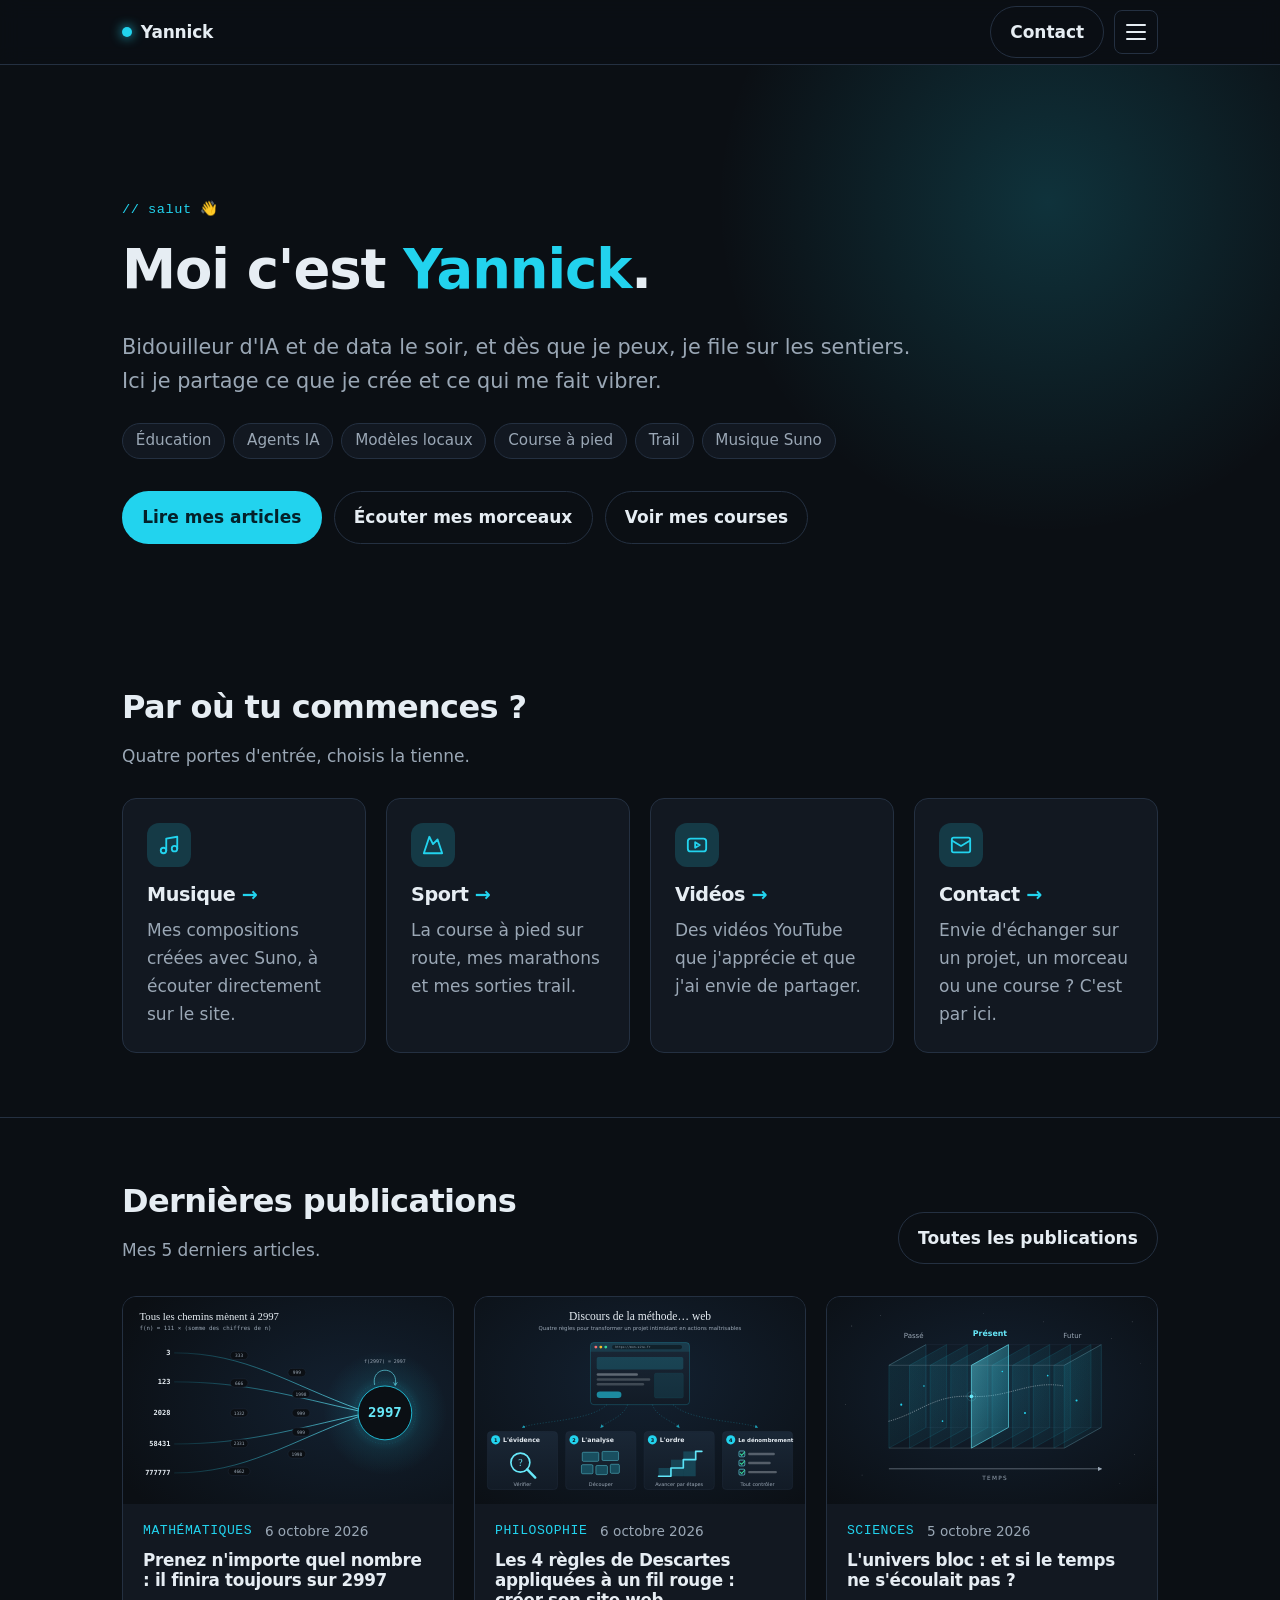
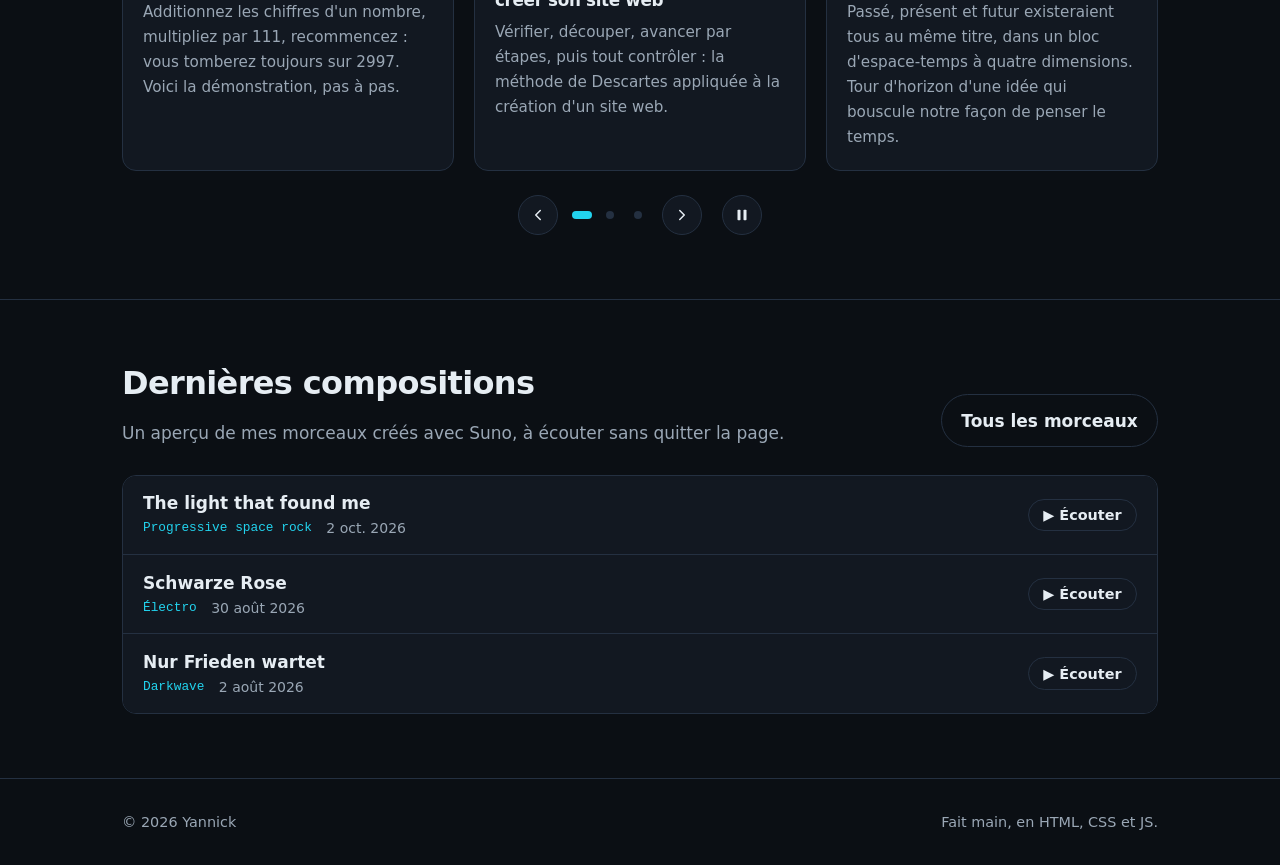
==== commit 1d6fc555: "Accueil revu suite à l'audit : parcours, filtres d'articles, contact visible - « Par où tu commences" ====
--- a/index.html
+++ b/index.html
@@ -9,8 +9,8 @@
     content="Site perso : éducateur, passionné d'IA, de data et de trail. Mes morceaux créés avec Suno, mes projets et mes sorties.">
   <meta name="theme-color" content="#0b0f14">
   <link rel="icon" href="favicon.svg" type="image/svg+xml">
-  <link rel="stylesheet" href="css/style.css?v=5">
-  <script src="js/main.js?v=5" defer></script>
+  <link rel="stylesheet" href="css/style.css?v=6">
+  <script src="js/main.js?v=6" defer></script>
 </head>
 
 <body>
@@ -19,6 +19,7 @@
   <header class="site-header">
     <div class="container header-inner">
       <a class="brand" href="index.html"><span class="brand-dot" aria-hidden="true"></span>Yannick</a>
+      <a class="btn btn-ghost header-contact" href="contact.html">Contact</a>
       <button class="nav-toggle" type="button" aria-expanded="false" aria-controls="site-nav"
         aria-label="Ouvrir le menu">
         <span class="burger" aria-hidden="true"><span></span><span></span><span></span></span>
@@ -54,61 +55,20 @@
           <li class="tag">Musique Suno</li>
         </ul>
         <div class="actions">
-          <a class="btn btn-primary" href="musique.html">Écouter mes morceaux</a>
+          <a class="btn btn-primary" href="articles.html">Lire mes articles</a>
+          <a class="btn btn-ghost" href="musique.html">Écouter mes morceaux</a>
           <a class="btn btn-ghost" href="sport.html">Voir mes courses</a>
         </div>
       </div>
     </section>
 
-    <section class="section" aria-labelledby="posts-title">
-      <div class="container">
-        <div class="section-head section-head-row">
-          <div>
-            <h2 id="posts-title">Dernières publications</h2>
-            <p>Mes 5 derniers articles.</p>
-          </div>
-          <a class="btn btn-ghost" href="articles.html">Toutes les publications</a>
-        </div>
-
-        <div class="carousel" id="carousel" role="region" aria-roledescription="carrousel"
-          aria-label="Dernières publications" hidden>
-          <ul class="carousel-track" id="carousel-track"></ul>
-          <div class="carousel-controls">
-            <button class="carousel-btn" type="button" data-dir="-1" aria-label="Article précédent">
-              <svg viewBox="0 0 24 24" fill="none" stroke="currentColor" stroke-width="2" stroke-linecap="round"
-                stroke-linejoin="round" aria-hidden="true">
-                <path d="m15 18-6-6 6-6" />
-              </svg>
-            </button>
-            <div class="carousel-dots" id="carousel-dots"></div>
-            <button class="carousel-btn" type="button" data-dir="1" aria-label="Article suivant">
-              <svg viewBox="0 0 24 24" fill="none" stroke="currentColor" stroke-width="2" stroke-linecap="round"
-                stroke-linejoin="round" aria-hidden="true">
-                <path d="m9 18 6-6-6-6" />
-              </svg>
-            </button>
-            <button class="carousel-btn carousel-pause" type="button" id="carousel-pause"
-              aria-label="Mettre le défilement en pause">
-              <svg class="icon-pause" viewBox="0 0 24 24" fill="currentColor" aria-hidden="true">
-                <rect x="6" y="5" width="4" height="14" rx="1" />
-                <rect x="14" y="5" width="4" height="14" rx="1" />
-              </svg>
-              <svg class="icon-play" viewBox="0 0 24 24" fill="currentColor" aria-hidden="true">
-                <path d="M8 5v14l11-7z" />
-              </svg>
-            </button>
-          </div>
-        </div>
-      </div>
-    </section>
-
-    <section class="section">
+    <section class="section" aria-labelledby="start-title">
       <div class="container">
         <div class="section-head">
-          <h2>Par où tu commences ?</h2>
-          <p>Trois portes d'entrée, choisis la tienne.</p>
+          <h2 id="start-title">Par où tu commences ?</h2>
+          <p>Quatre portes d'entrée, choisis la tienne.</p>
         </div>
-        <div class="grid">
+        <div class="grid grid-4">
           <article class="card card-link">
             <div class="card-icon" aria-hidden="true">
               <svg viewBox="0 0 24 24" fill="none" stroke="currentColor" stroke-width="2" stroke-linecap="round"
@@ -159,6 +119,62 @@
         </div>
       </div>
     </section>
+
+    <section class="section" aria-labelledby="posts-title">
+      <div class="container">
+        <div class="section-head section-head-row">
+          <div>
+            <h2 id="posts-title">Dernières publications</h2>
+            <p>Mes 5 derniers articles.</p>
+          </div>
+          <a class="btn btn-ghost" href="articles.html">Toutes les publications</a>
+        </div>
+
+        <div class="carousel" id="carousel" role="region" aria-roledescription="carrousel"
+          aria-label="Dernières publications" hidden>
+          <ul class="carousel-track" id="carousel-track"></ul>
+          <div class="carousel-controls">
+            <button class="carousel-btn" type="button" data-dir="-1" aria-label="Article précédent">
+              <svg viewBox="0 0 24 24" fill="none" stroke="currentColor" stroke-width="2" stroke-linecap="round"
+                stroke-linejoin="round" aria-hidden="true">
+                <path d="m15 18-6-6 6-6" />
+              </svg>
+            </button>
+            <div class="carousel-dots" id="carousel-dots"></div>
+            <button class="carousel-btn" type="button" data-dir="1" aria-label="Article suivant">
+              <svg viewBox="0 0 24 24" fill="none" stroke="currentColor" stroke-width="2" stroke-linecap="round"
+                stroke-linejoin="round" aria-hidden="true">
+                <path d="m9 18 6-6-6-6" />
+              </svg>
+            </button>
+            <button class="carousel-btn carousel-pause" type="button" id="carousel-pause"
+              aria-label="Mettre le défilement en pause">
+              <svg class="icon-pause" viewBox="0 0 24 24" fill="currentColor" aria-hidden="true">
+                <rect x="6" y="5" width="4" height="14" rx="1" />
+                <rect x="14" y="5" width="4" height="14" rx="1" />
+              </svg>
+              <svg class="icon-play" viewBox="0 0 24 24" fill="currentColor" aria-hidden="true">
+                <path d="M8 5v14l11-7z" />
+              </svg>
+            </button>
+          </div>
+        </div>
+      </div>
+    </section>
+
+    <section class="section" aria-labelledby="music-title">
+      <div class="container">
+        <div class="section-head section-head-row">
+          <div>
+            <h2 id="music-title">Dernières compositions</h2>
+            <p>Un aperçu de mes morceaux créés avec Suno, à écouter sans quitter la page.</p>
+          </div>
+          <a class="btn btn-ghost" href="musique.html">Tous les morceaux</a>
+        </div>
+        <ul class="tracks" id="tracks-preview" data-limit="3"></ul>
+      </div>
+    </section>
+
   </main>
 
   <footer class="site-footer">
--- a/css/style.css
+++ b/css/style.css
@@ -130,6 +130,14 @@
 
 .header-inner { position: relative; }
 
+/* Lien Contact toujours visible, à côté du menu */
+.header-contact {
+  margin-left: auto;
+  margin-right: 0.6rem;
+  padding: 0.45rem 1rem;
+}
+.header-contact[aria-current="page"] { border-color: var(--accent); color: var(--accent); }
+
 /* Bouton hamburger : trois barres qui deviennent une croix */
 .nav-toggle {
   display: inline-grid;
@@ -242,7 +250,7 @@
   margin: 1.5rem 0 0;
 }
 .tag {
-  font-size: 0.875rem;
+  font-size: 0.95rem;
   padding: 0.3rem 0.8rem;
   border: 1px solid var(--border);
   border-radius: 999px;
@@ -288,6 +296,9 @@
   gap: 1.25rem;
   grid-template-columns: repeat(auto-fit, minmax(min(100%, 280px), 1fr));
 }
+
+/* Quatre cartes sur une ligne en grand écran */
+.grid-4 { grid-template-columns: repeat(auto-fit, minmax(min(100%, 220px), 1fr)); }
 
 .card {
   position: relative;
@@ -514,6 +525,32 @@
 .field input:focus,
 .field select:focus { border-color: var(--accent); outline: none; box-shadow: 0 0 0 3px var(--accent-glow); }
 
+/* Filtres par catégorie (page Articles) */
+.filters {
+  display: flex;
+  flex-wrap: wrap;
+  gap: 0.5rem;
+  margin-bottom: 1.5rem;
+}
+.filter-chip {
+  font: inherit;
+  font-size: 0.95rem;
+  min-height: 40px;
+  padding: 0.4rem 1rem;
+  border: 1px solid var(--border);
+  border-radius: 999px;
+  color: var(--muted);
+  background: var(--surface);
+  cursor: pointer;
+  transition: color 0.15s, border-color 0.15s, background 0.15s;
+}
+.filter-chip:hover { color: var(--text); border-color: var(--accent); }
+.filter-chip[aria-pressed="true"] {
+  color: var(--accent);
+  border-color: var(--accent);
+  background: var(--accent-glow);
+}
+
 .result-count { color: var(--muted); font-size: 0.9rem; margin-bottom: 0.75rem; }
 
 .tracks {
@@ -639,7 +676,7 @@
 .post-cat {
   color: var(--accent);
   font-family: var(--mono);
-  font-size: 0.78rem;
+  font-size: 0.82rem;
   text-transform: uppercase;
   letter-spacing: 0.04em;
 }
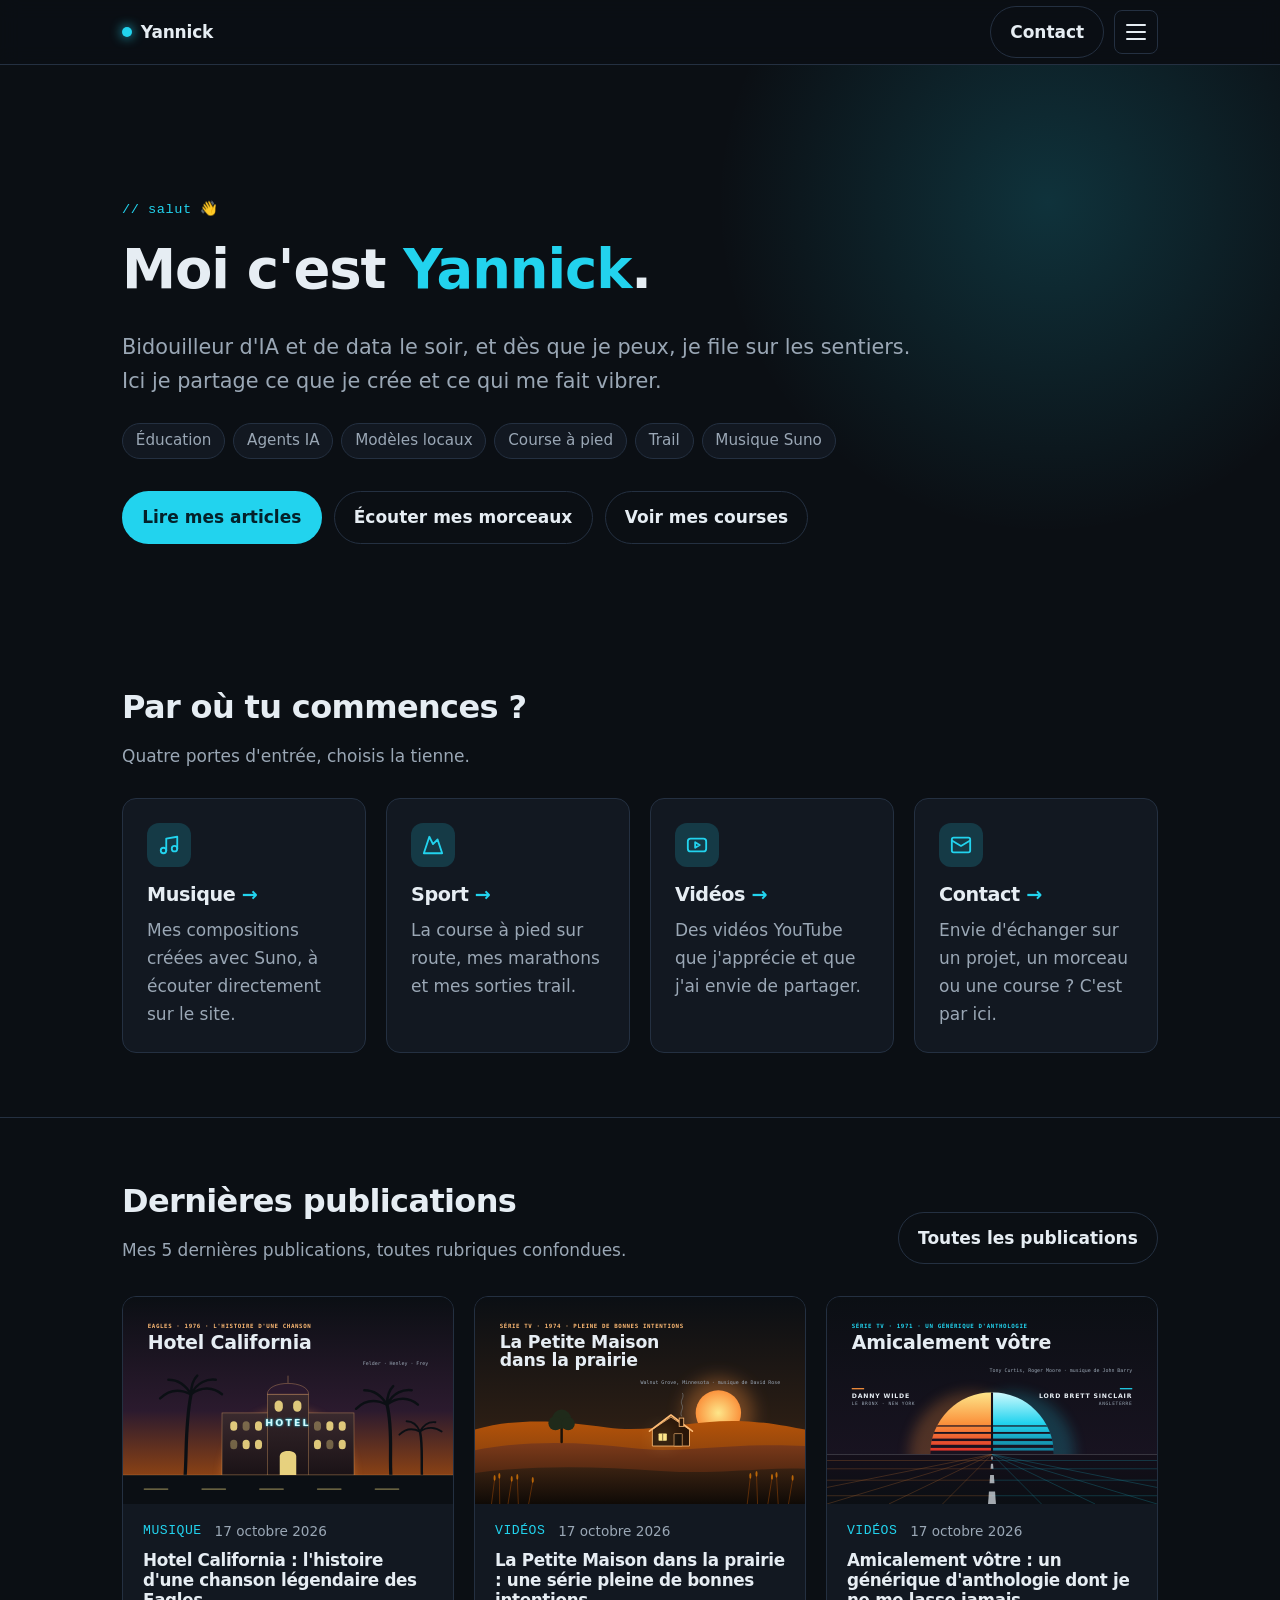
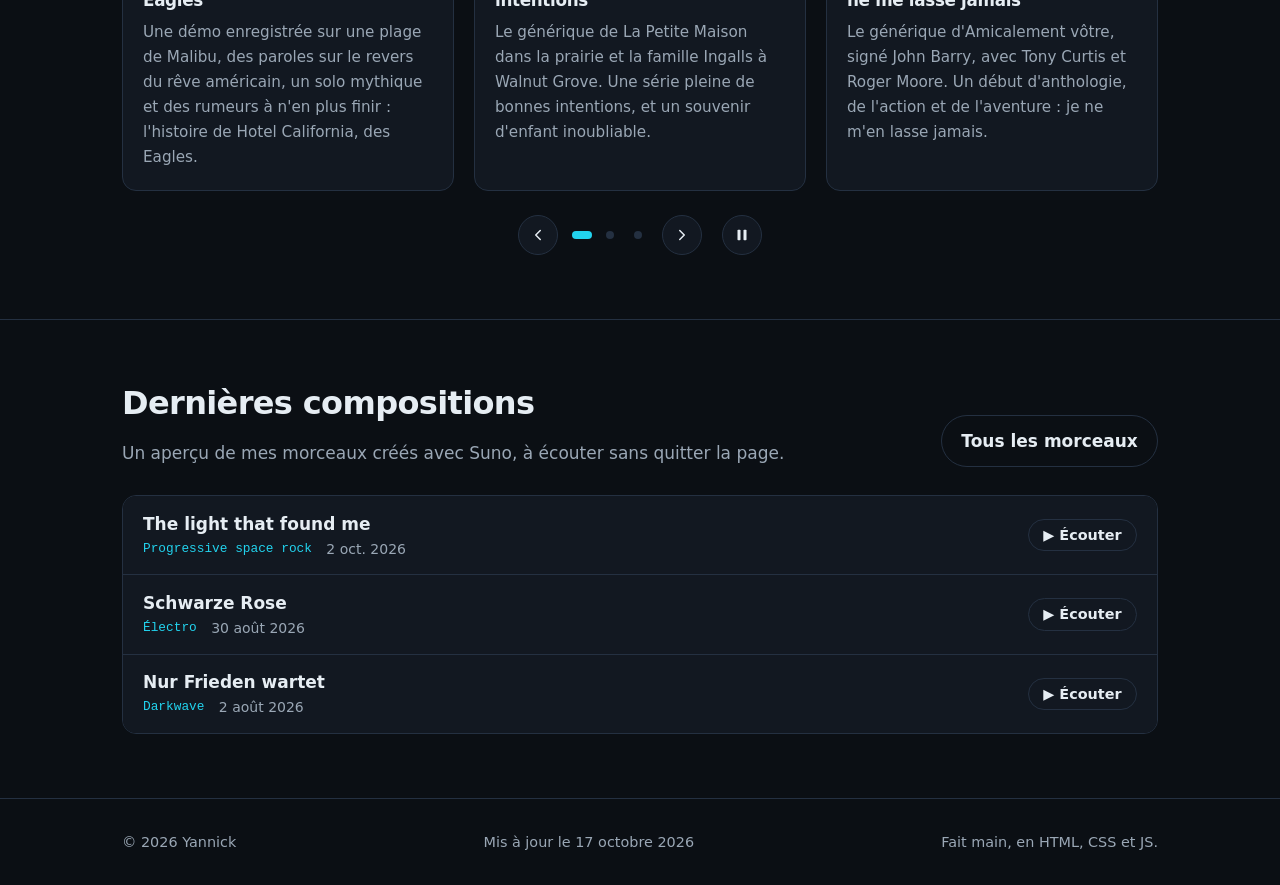
==== commit cd6ba1af: "Articles vidéo souvenirs d'enfance, Hotel California, dernière sortie Strava - Page Vidéos : section" ====
--- a/index.html
+++ b/index.html
@@ -9,8 +9,8 @@
     content="Site perso : éducateur, passionné d'IA, de data et de trail. Mes morceaux créés avec Suno, mes projets et mes sorties.">
   <meta name="theme-color" content="#0b0f14">
   <link rel="icon" href="favicon.svg" type="image/svg+xml">
-  <link rel="stylesheet" href="css/style.css?v=6">
-  <script src="js/main.js?v=6" defer></script>
+  <link rel="stylesheet" href="css/style.css?v=9">
+  <script src="js/main.js?v=9" defer></script>
 </head>
 
 <body>
@@ -125,7 +125,7 @@
         <div class="section-head section-head-row">
           <div>
             <h2 id="posts-title">Dernières publications</h2>
-            <p>Mes 5 derniers articles.</p>
+            <p>Mes 5 dernières publications, toutes rubriques confondues.</p>
           </div>
           <a class="btn btn-ghost" href="articles.html">Toutes les publications</a>
         </div>
--- a/css/style.css
+++ b/css/style.css
@@ -343,6 +343,7 @@
 }
 .strava-icon svg { width: 26px; height: 26px; }
 .strava-titles { flex: 1 1 180px; }
+.strava-titles h2,
 .strava-titles h3 { margin: 0; font-size: 1.25rem; color: #fff; }
 .strava-live {
   display: inline-flex;
@@ -398,6 +399,34 @@
 .strava-frame iframe { border: 0; max-width: 100%; }
 .strava-note { color: var(--muted); font-size: 0.85rem; margin: 0.25rem 0 0; }
 
+/* Dernière sortie (page Sport, data/derniere-sortie.json) */
+.sortie { display: grid; gap: 1.5rem; padding: 1.5rem; }
+.sortie-stats {
+  display: grid;
+  grid-template-columns: repeat(auto-fit, minmax(min(100%, 220px), 1fr));
+  gap: 0.75rem;
+  margin: 0;
+}
+.sortie-stat {
+  padding: 0.9rem 1rem;
+  background: var(--surface-2);
+  border: 1px solid var(--border);
+  border-radius: var(--radius-sm);
+}
+.sortie-stat dt { color: var(--muted); font-size: 0.82rem; }
+.sortie-stat dd { margin: 0.2rem 0 0; font-size: 1.35rem; font-weight: 700; color: var(--text); }
+.sortie-stat dd small { font-size: 0.85rem; font-weight: 400; color: var(--muted); }
+.sortie-comment { margin: 0; color: var(--text); max-width: 70ch; }
+.sortie-splits { width: 100%; border-collapse: collapse; font-size: 0.92rem; }
+.sortie-splits caption { text-align: left; font-family: var(--mono); font-size: 0.8rem; color: var(--strava); margin-bottom: 0.5rem; }
+.sortie-splits th, .sortie-splits td { padding: 0.45rem 0.5rem; text-align: left; border-bottom: 1px solid var(--border); }
+.sortie-splits th { color: var(--muted); font-weight: 600; }
+.sortie-splits td:nth-child(2), .sortie-splits td:nth-child(3) { white-space: nowrap; font-variant-numeric: tabular-nums; }
+.sortie-splits tbody tr:hover { background: var(--surface-2); }
+.sortie-bar-cell { width: 45%; }
+.sortie-bar { display: block; height: 10px; border-radius: 0 4px 4px 0; background: var(--strava); }
+.sortie-note { color: var(--muted); font-size: 0.85rem; margin: 0; }
+
 .card-link:hover { border-color: var(--accent); transform: translateY(-2px); }
 .card-link a { color: var(--text); text-decoration: none; }
 .card-link a::after { content: ""; position: absolute; inset: 0; border-radius: inherit; }
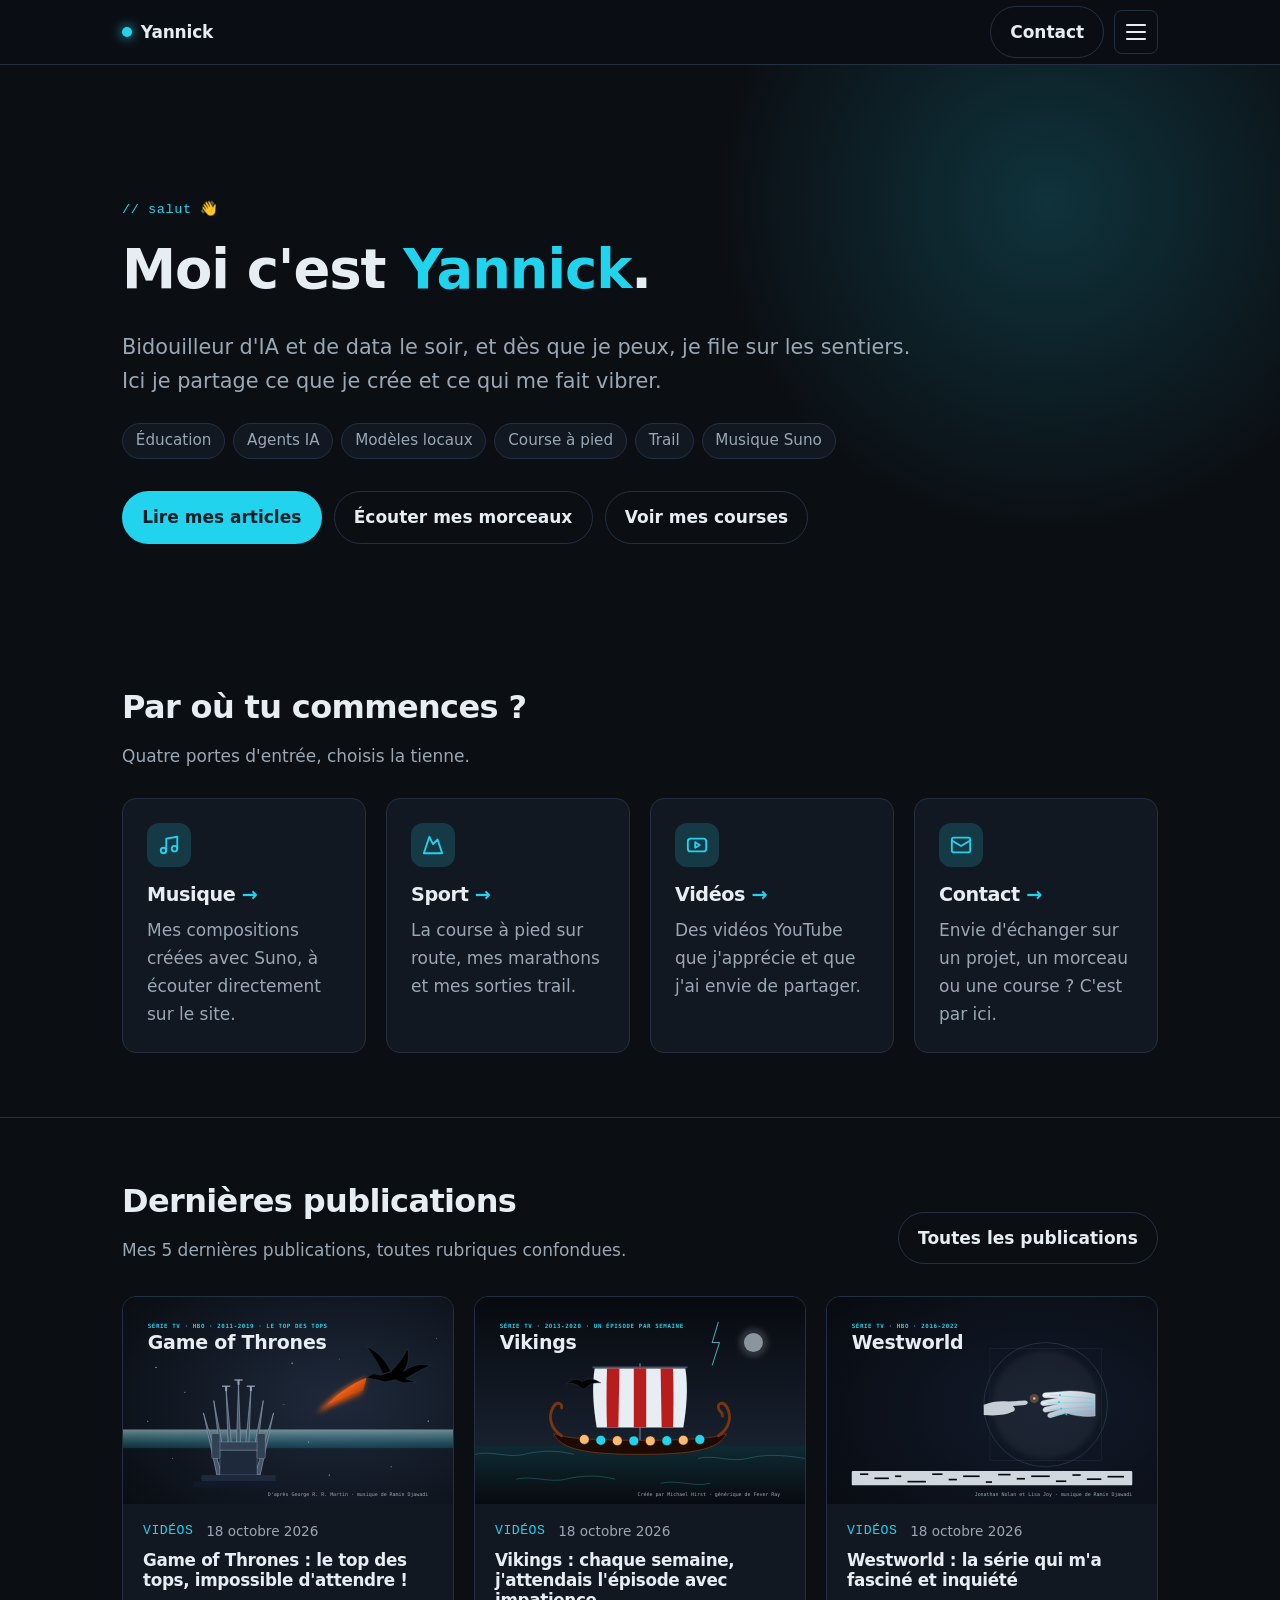
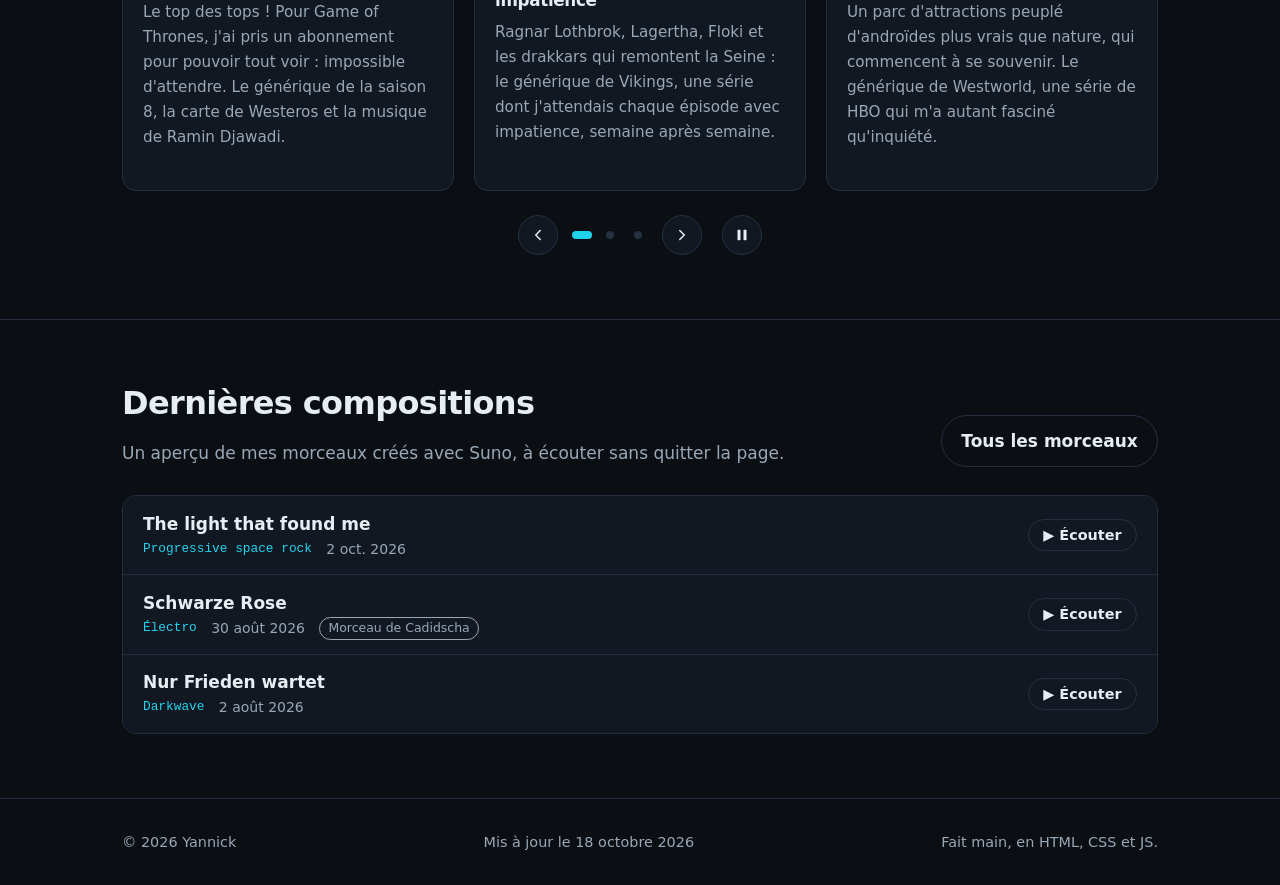
==== commit cee4cd48: "Musique : mention d'auteur et coups de cœur YouTube Music - Colonne « auteur » facultative dans musi" ====
--- a/index.html
+++ b/index.html
@@ -9,8 +9,8 @@
     content="Site perso : éducateur, passionné d'IA, de data et de trail. Mes morceaux créés avec Suno, mes projets et mes sorties.">
   <meta name="theme-color" content="#0b0f14">
   <link rel="icon" href="favicon.svg" type="image/svg+xml">
-  <link rel="stylesheet" href="css/style.css?v=9">
-  <script src="js/main.js?v=9" defer></script>
+  <link rel="stylesheet" href="css/style.css?v=12">
+  <script src="js/main.js?v=12" defer></script>
 </head>
 
 <body>
--- a/css/style.css
+++ b/css/style.css
@@ -615,6 +615,12 @@
   font-family: var(--mono);
   font-size: 0.8rem;
 }
+.track-auteur {
+  padding: 0 0.5rem;
+  border: 1px solid var(--muted);
+  border-radius: 999px;
+  font-size: 0.78rem;
+}
 
 .track-link {
   display: inline-flex;
@@ -640,6 +646,11 @@
   height: 240px;
   border: 0;
   border-radius: var(--radius-sm);
+}
+.track-player-video iframe {
+  max-width: 360px;
+  height: auto;
+  aspect-ratio: 16 / 9;
 }
 
 @media (max-width: 560px) {
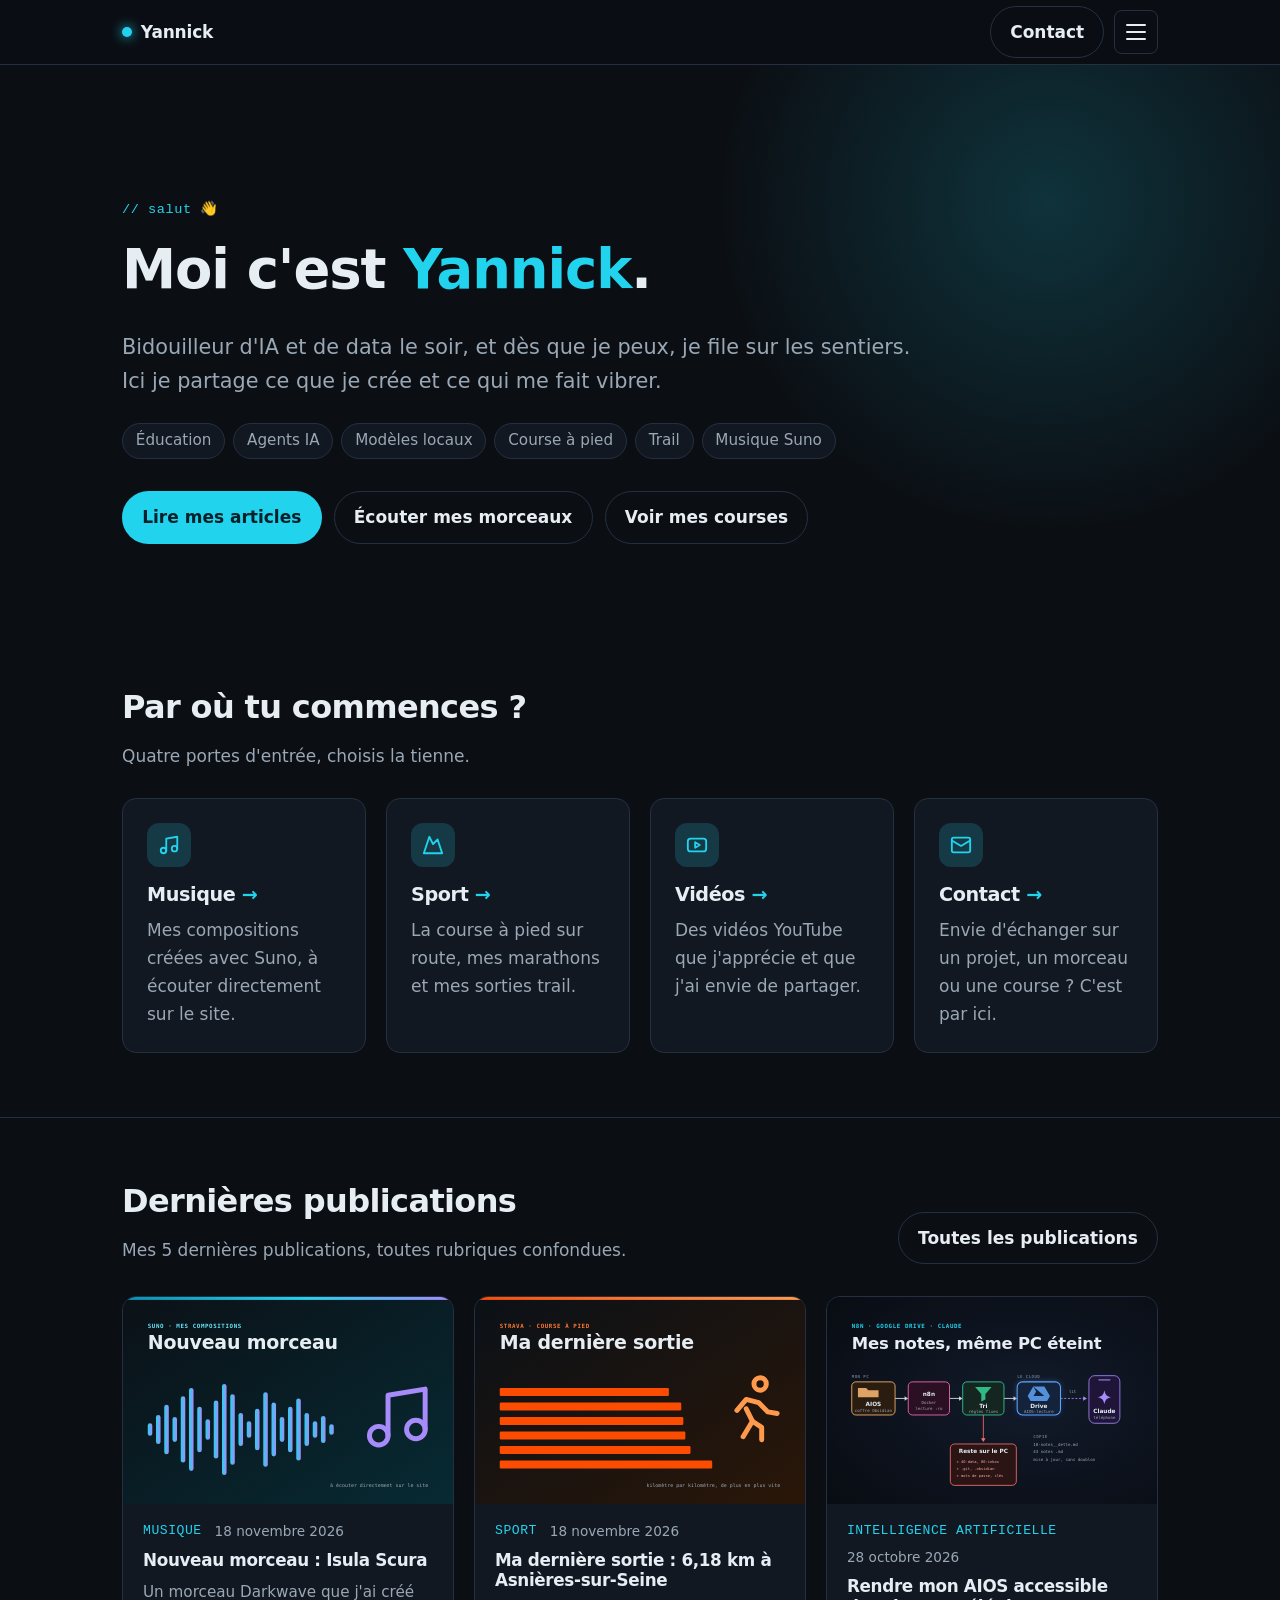
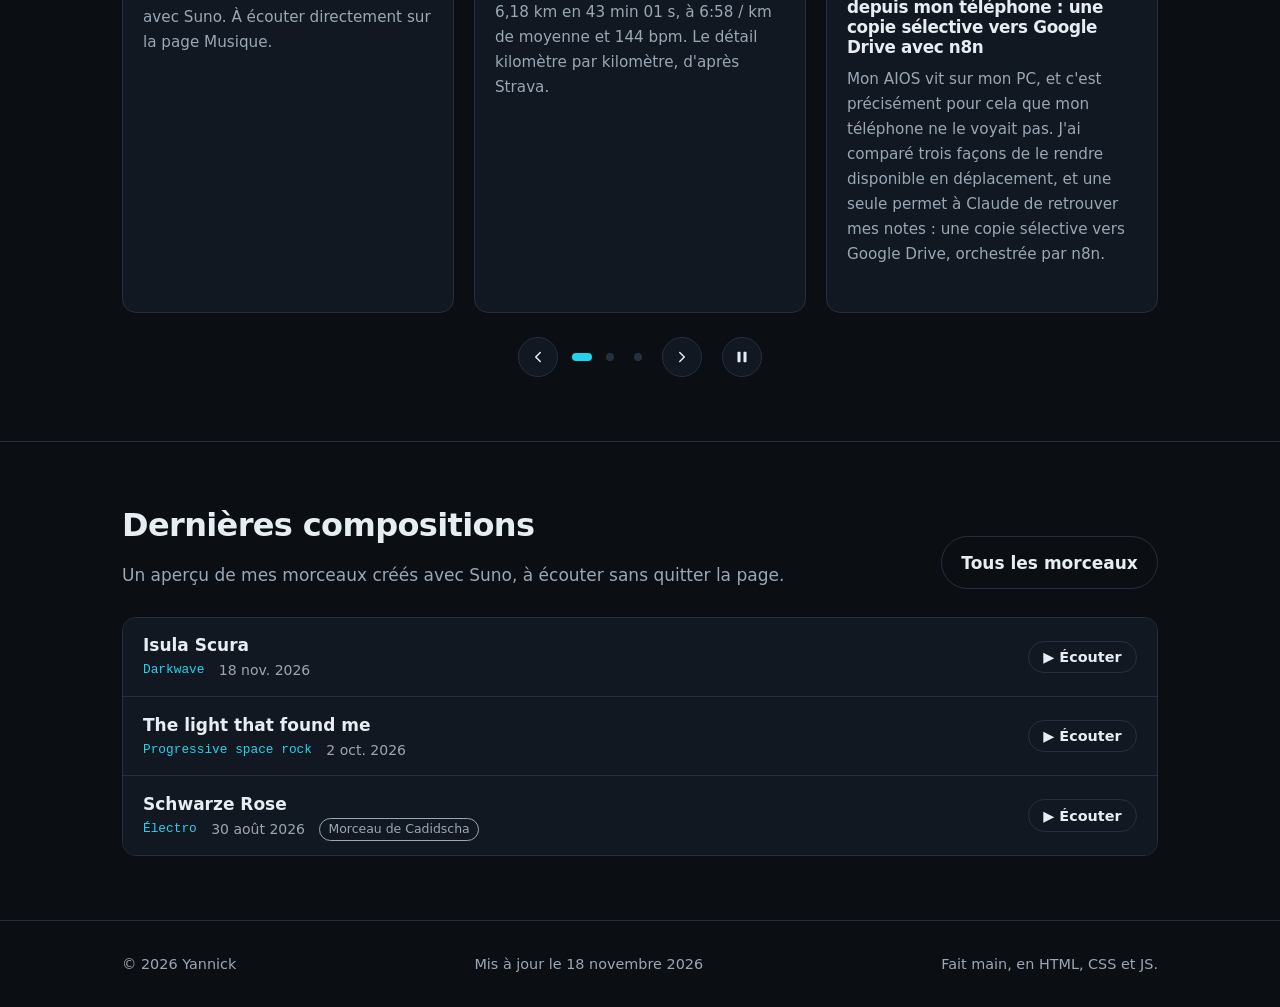
==== commit 02c3150f: "Accueil : les morceaux Suno entrent dans le carrousel des dernières publications Chaque morceau de d" ====
--- a/index.html
+++ b/index.html
@@ -9,8 +9,8 @@
     content="Site perso : éducateur, passionné d'IA, de data et de trail. Mes morceaux créés avec Suno, mes projets et mes sorties.">
   <meta name="theme-color" content="#0b0f14">
   <link rel="icon" href="favicon.svg" type="image/svg+xml">
-  <link rel="stylesheet" href="css/style.css?v=12">
-  <script src="js/main.js?v=12" defer></script>
+  <link rel="stylesheet" href="css/style.css?v=16">
+  <script src="js/main.js?v=16" defer></script>
 </head>
 
 <body>
--- a/css/style.css
+++ b/css/style.css
@@ -600,6 +600,7 @@
 }
 .track + .track { border-top: 1px solid var(--border); }
 .track:hover { background: var(--surface-2); }
+.track-cible { box-shadow: inset 3px 0 0 var(--accent); background: var(--surface-2); }
 
 
 .track-title { font-weight: 650; margin: 0; }
@@ -653,9 +654,24 @@
   aspect-ratio: 16 / 9;
 }
 
+/* Coups de cœur : carte façon YouTube Music (pochette, titre, actions) */
+.track-coeur { grid-template-columns: auto 1fr auto; }
+.track-cover {
+  width: 64px;
+  height: 64px;
+  object-fit: cover;
+  border-radius: var(--radius-sm);
+  background: var(--surface-2);
+}
+.track-actions { display: flex; }
+
 @media (max-width: 560px) {
   .track { grid-template-columns: 1fr; padding: 0.85rem 1rem; }
   .track-link { justify-self: start; margin-top: 0.4rem; }
+  .track-coeur { grid-template-columns: auto 1fr; }
+  .track-cover { width: 56px; height: 56px; }
+  .track-actions { grid-column: 1 / -1; }
+  .track-actions .track-link { margin-top: 0; }
 }
 
 .notice {
@@ -851,6 +867,7 @@
   text-align: left;
   vertical-align: top;
   border-bottom: 1px solid var(--border);
+  overflow-wrap: normal;
 }
 .table-wrap th {
   background: var(--surface-2);
